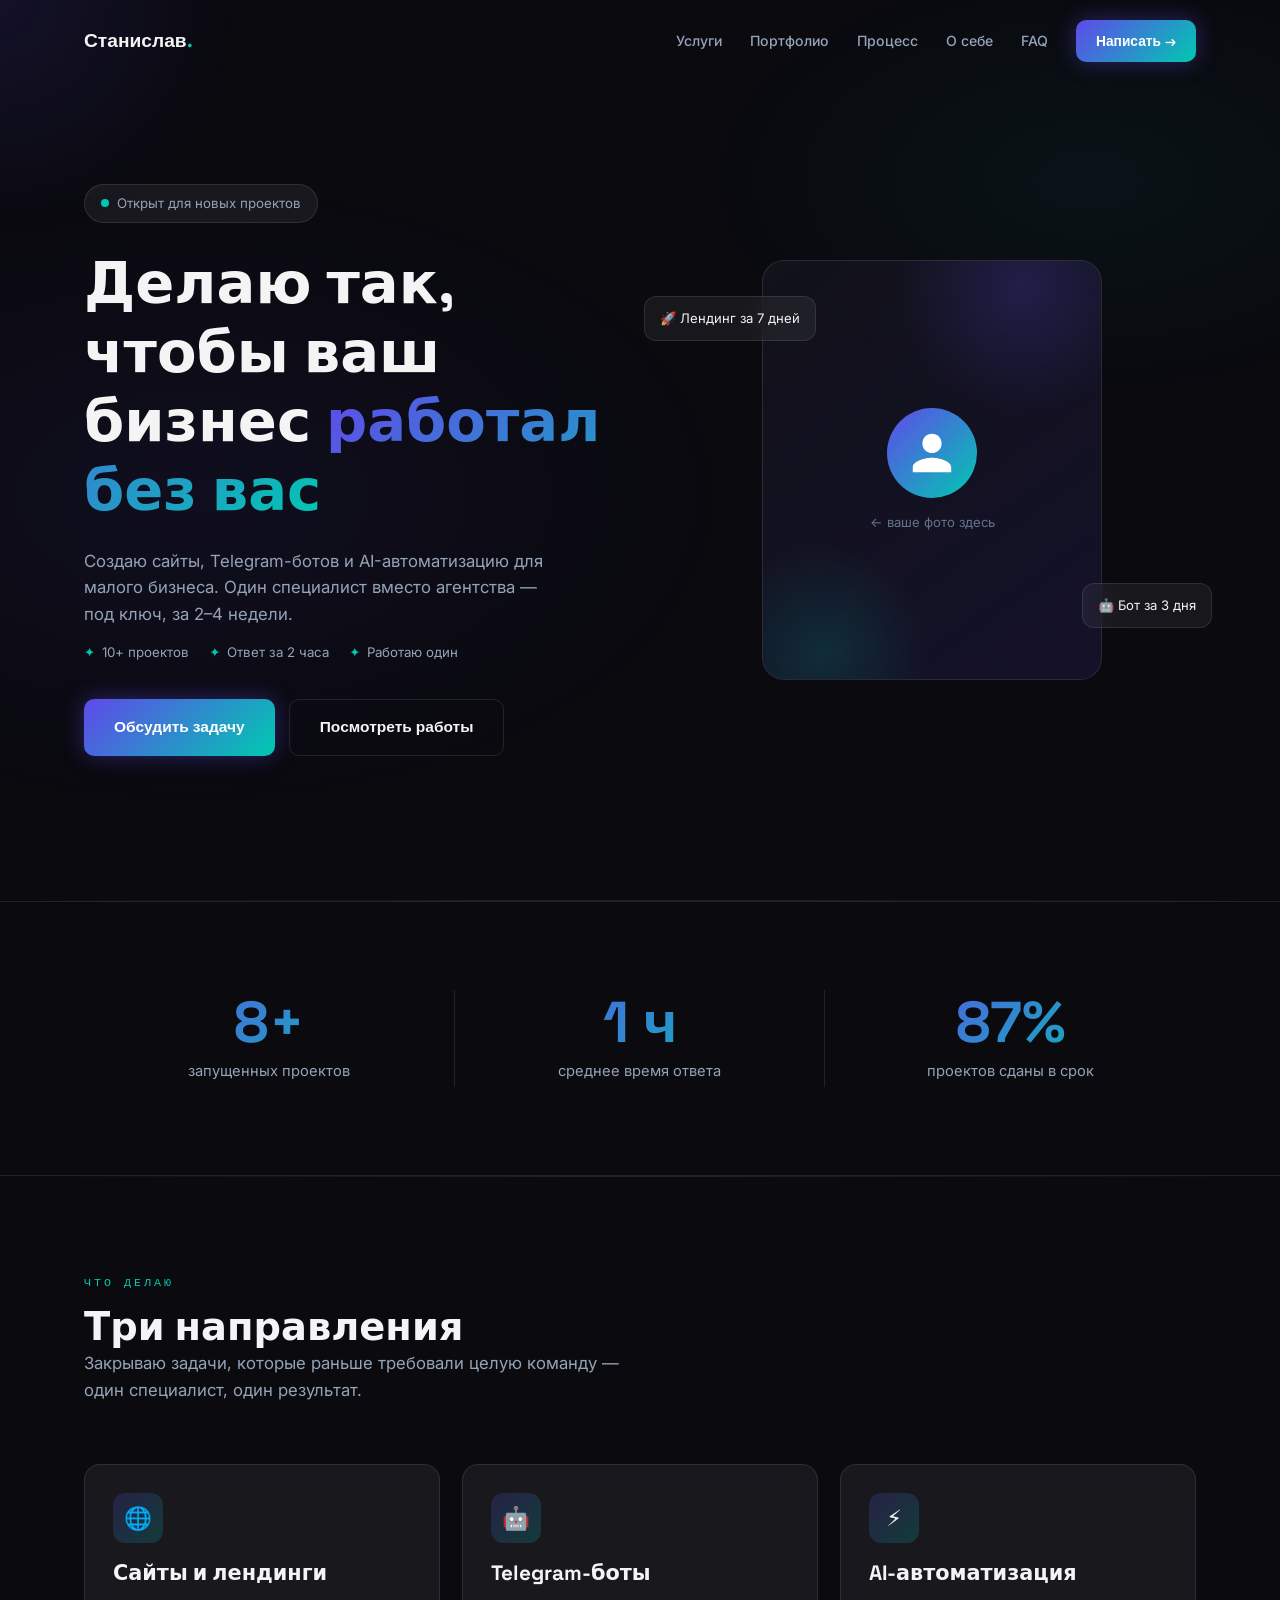
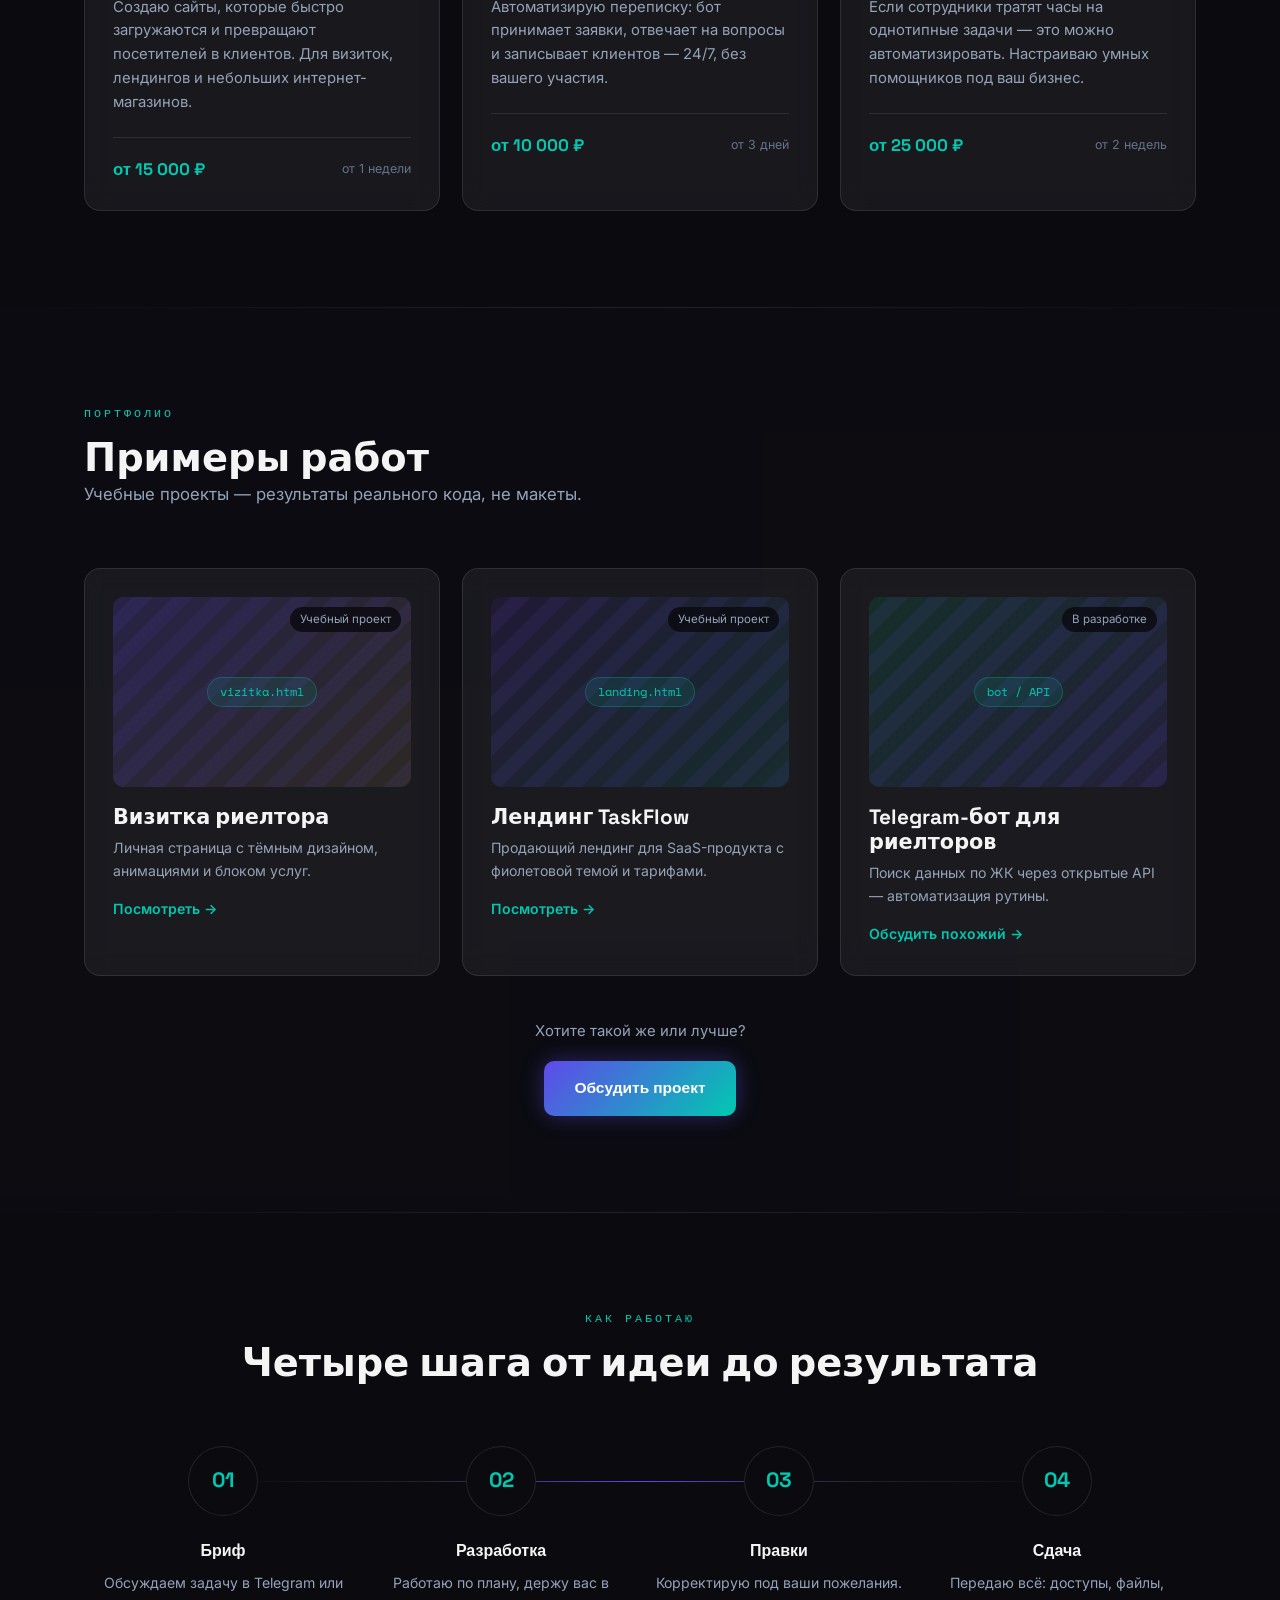
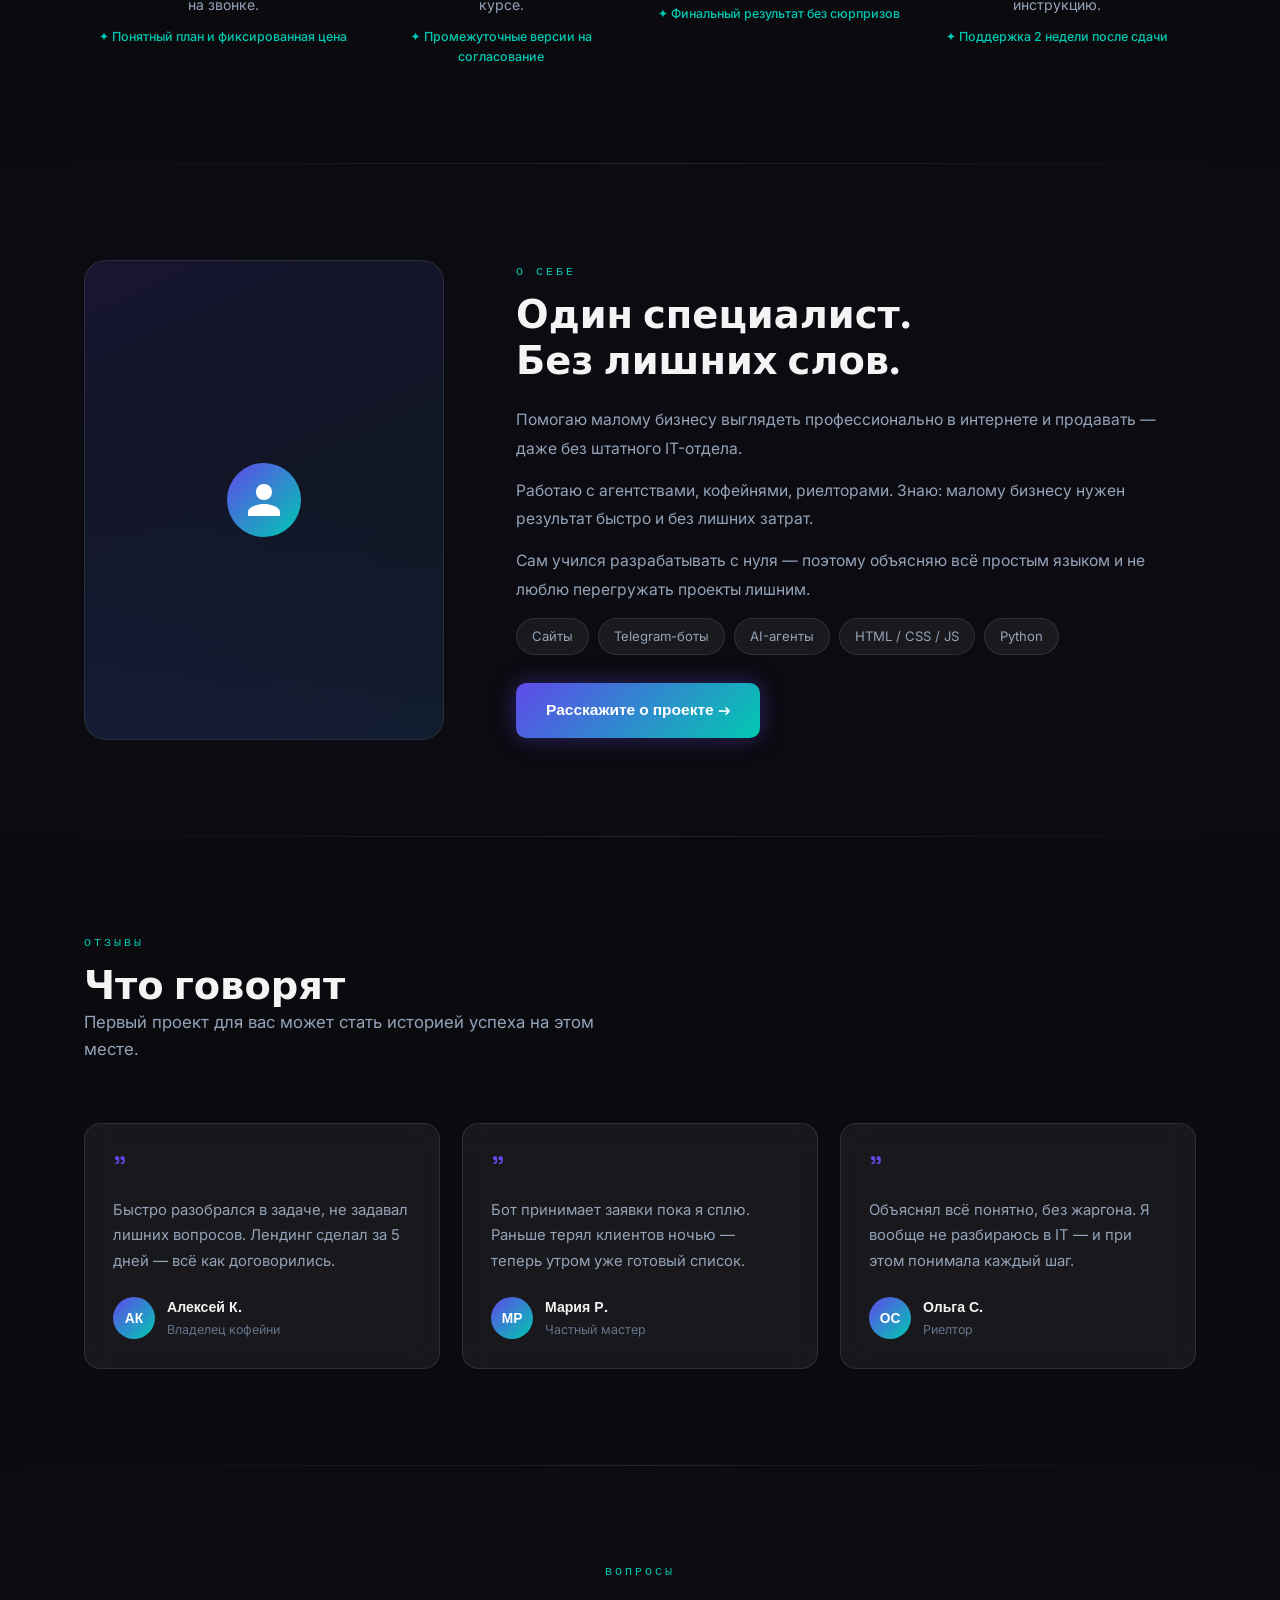
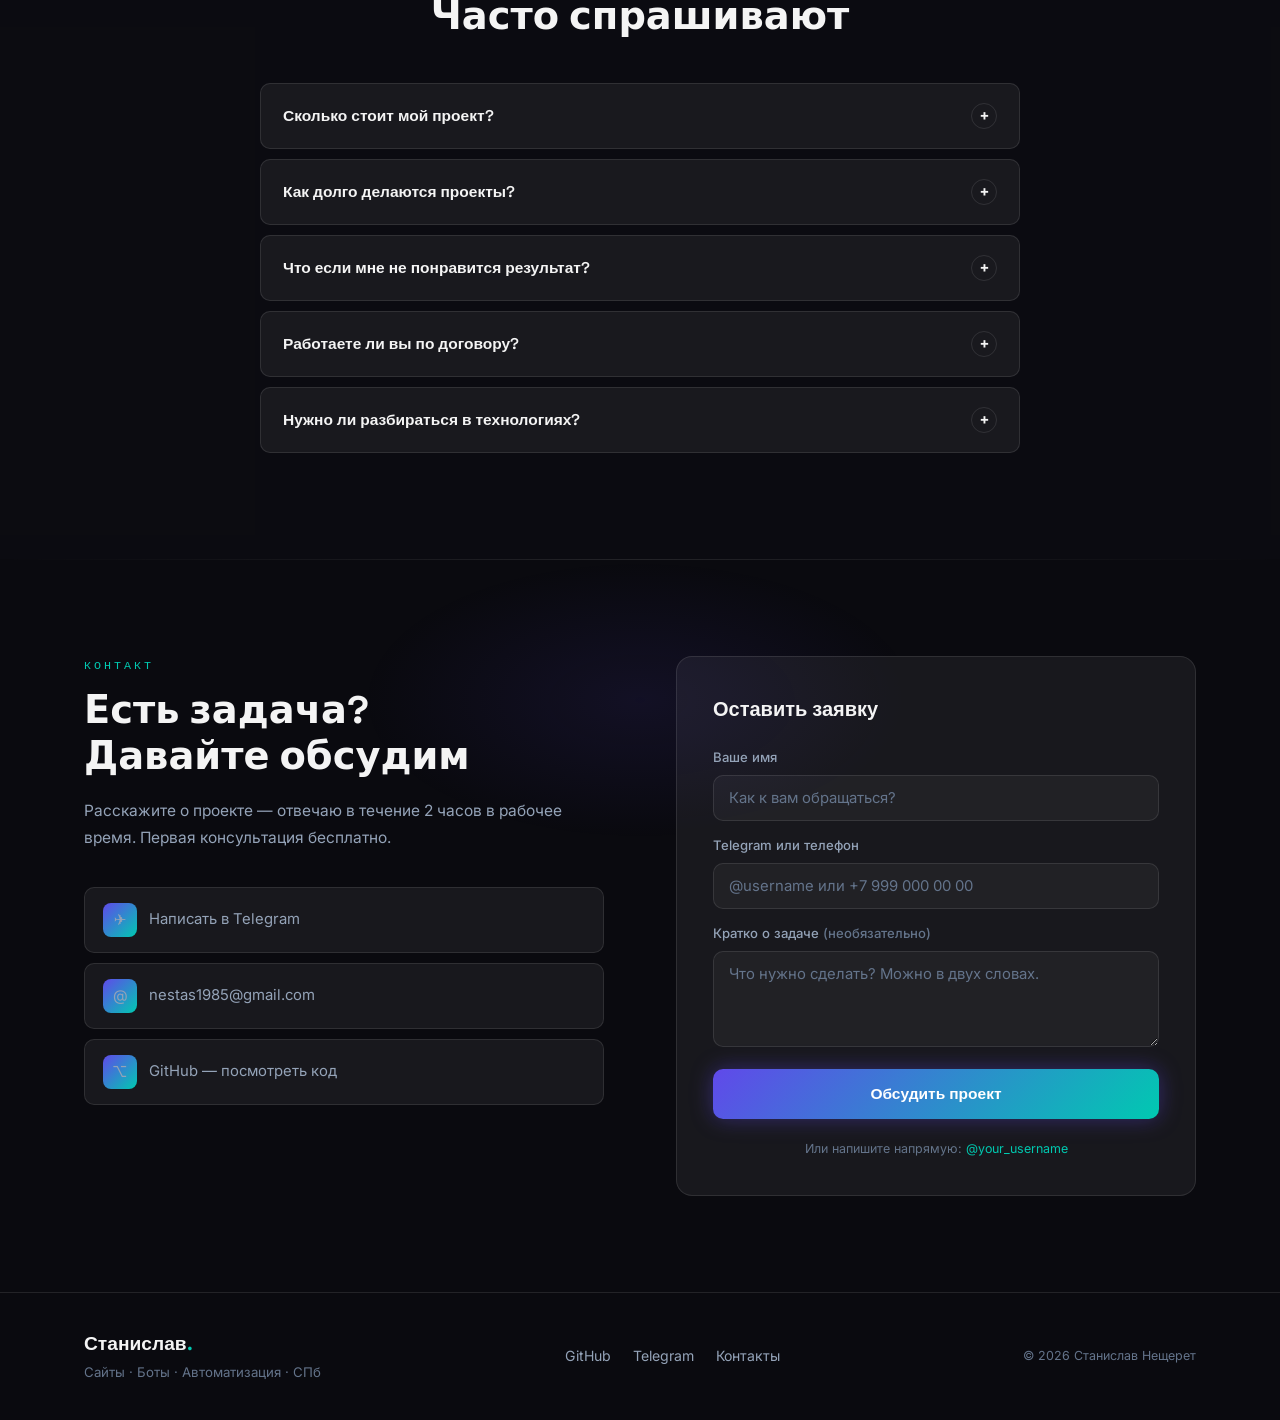
==== landing/index.html @ 1a151e4c "Add portfolio landing page (index.html) Full single-file landing: 10 sections, dark glassmorphism de" ====
<!DOCTYPE html>
<html lang="ru">
<head>
  <meta charset="UTF-8">
  <meta name="viewport" content="width=device-width, initial-scale=1.0">
  <title>Станислав — Сайты, боты и автоматизация для бизнеса</title>
  <meta name="description" content="Создаю сайты, Telegram-ботов и AI-автоматизацию для малого бизнеса. Под ключ, за 2–4 недели.">
  <meta property="og:title" content="Станислав — Цифровой мастер">
  <meta property="og:description" content="Сайты, боты и автоматизация. Один специалист вместо агентства.">
  <meta property="og:type" content="website">
  <link rel="preconnect" href="https://fonts.googleapis.com">
  <link rel="preconnect" href="https://fonts.gstatic.com" crossorigin>
  <link href="https://fonts.googleapis.com/css2?family=Space+Grotesk:wght@400;500;600;700&family=Inter:wght@400;500&family=Space+Mono&display=swap" rel="stylesheet">
  <style>
    /* ── VARIABLES ── */
    :root {
      --bg:       #0A0A0F;
      --bg2:      #12121A;
      --accent:   #6049EA;
      --teal:     #00C9B1;
      --glow:     rgba(96,73,234,.4);
      --glass:    rgba(255,255,255,.06);
      --border:   rgba(255,255,255,.10);
      --text:     #F4F4F4;
      --text2:    #94A3B8;
      --text3:    #64748B;
      --r:        16px;
      --r-sm:     10px;
      --ease:     .2s ease;
      --ease-lg:  .45s ease;
    }

    *, *::before, *::after { margin:0; padding:0; box-sizing:border-box; }
    html { scroll-behavior:smooth; }

    body {
      font-family: 'Inter', system-ui, sans-serif;
      background: var(--bg);
      color: var(--text);
      line-height: 1.6;
      overflow-x: hidden;
    }

    /* static ambient blobs */
    body::before {
      content:'';
      position:fixed; inset:0;
      background:
        radial-gradient(ellipse 60% 50% at 15% 55%, rgba(96,73,234,.07) 0%, transparent 70%),
        radial-gradient(ellipse 50% 40% at 85% 20%, rgba(0,201,177,.05) 0%, transparent 60%);
      pointer-events:none; z-index:0;
    }

    /* cursor glow */
    #cg {
      position:fixed; width:480px; height:480px; border-radius:50%;
      background: radial-gradient(circle, rgba(96,73,234,.12) 0%, transparent 70%);
      pointer-events:none; transform:translate(-50%,-50%);
      transition: left .7s ease, top .7s ease; z-index:0;
    }

    /* ── TYPE ── */
    h1,h2,h3,h4 {
      font-family:'Space Grotesk', system-ui, sans-serif;
      font-weight:700; line-height:1.2;
    }
    h1 { font-size: clamp(2.1rem, 4.5vw, 3.8rem); }
    h2 { font-size: clamp(1.7rem, 3vw, 2.6rem); }
    h3 { font-size: clamp(1rem, 1.8vw, 1.3rem); }
    p  { color: var(--text2); }
    a  { color: var(--teal); text-decoration:none; transition: color var(--ease); }
    a:hover { color: var(--text); }

    /* ── LAYOUT ── */
    .wrap { max-width:1160px; margin:0 auto; padding:0 24px; }
    section { padding:96px 0; position:relative; z-index:1; }
    .tag {
      font-family:'Space Mono', monospace; font-size:.73rem;
      color: var(--teal); text-transform:uppercase; letter-spacing:3px;
      display:block; margin-bottom:12px;
    }
    .sub { font-size:1.05rem; color:var(--text2); max-width:540px; margin-bottom:60px; }
    .divider { height:1px; background: linear-gradient(90deg, transparent, var(--border), transparent); }

    /* ── BUTTONS ── */
    .btn {
      display:inline-flex; align-items:center; gap:8px;
      padding:15px 30px; border-radius:var(--r-sm);
      font-family:'Space Grotesk',sans-serif; font-size:.97rem; font-weight:600;
      cursor:pointer; border:none; text-decoration:none;
      transition: transform var(--ease), box-shadow var(--ease);
    }
    .btn-p {
      background: linear-gradient(135deg, var(--accent), var(--teal));
      color:#fff; box-shadow: 0 0 22px var(--glow);
    }
    .btn-p:hover { transform:scale(1.04) translateY(-2px); box-shadow: 0 0 38px var(--glow), 0 8px 28px rgba(96,73,234,.3); color:#fff; }
    .btn-o {
      background:transparent; color:var(--text);
      border:1px solid var(--border);
    }
    .btn-o:hover { background:var(--glass); color:var(--text); transform:translateY(-2px); }

    /* ── CARD ── */
    .card {
      background:var(--glass); backdrop-filter:blur(12px);
      border:1px solid var(--border); border-radius:var(--r); padding:28px;
      transition: transform var(--ease-lg), box-shadow var(--ease-lg), border-color var(--ease-lg);
    }
    .card:hover { transform:translateY(-6px); box-shadow:0 20px 56px rgba(96,73,234,.14); border-color:rgba(96,73,234,.28); }

    /* ── REVEAL ── */
    .rv { opacity:0; transform:translateY(28px); transition: opacity .6s ease, transform .6s ease; }
    .rv.on { opacity:1; transform:translateY(0); }
    .d1{transition-delay:.1s} .d2{transition-delay:.2s}
    .d3{transition-delay:.3s} .d4{transition-delay:.4s}

    /* ══════════════════════════════
       HEADER
    ══════════════════════════════ */
    header {
      position:fixed; top:0; left:0; right:0; z-index:100;
      padding:20px 0;
      transition: background var(--ease-lg), backdrop-filter var(--ease-lg), padding var(--ease-lg);
    }
    header.sc {
      background:rgba(10,10,15,.92); backdrop-filter:blur(20px);
      border-bottom:1px solid var(--border); padding:13px 0;
    }
    .hd { display:flex; align-items:center; justify-content:space-between; }
    .logo { font-family:'Space Grotesk',sans-serif; font-size:1.2rem; font-weight:700; color:var(--text); }
    .logo span { color:var(--teal); }

    nav { display:flex; align-items:center; gap:28px; }
    nav a { font-size:.88rem; font-weight:500; color:var(--text2); }
    nav a:hover { color:var(--text); }

    /* burger */
    .brg { display:none; flex-direction:column; gap:5px; cursor:pointer; background:none; border:none; padding:4px; }
    .brg span { display:block; width:24px; height:2px; background:var(--text); transition: all .3s; }
    .brg.op span:nth-child(1){ transform:translateY(7px) rotate(45deg); }
    .brg.op span:nth-child(2){ opacity:0; }
    .brg.op span:nth-child(3){ transform:translateY(-7px) rotate(-45deg); }

    /* mobile nav overlay */
    .mnav {
      display:none; position:fixed; inset:0;
      background:rgba(10,10,15,.98); z-index:99;
      flex-direction:column; align-items:center; justify-content:center; gap:36px;
    }
    .mnav.op { display:flex; }
    .mnav a { font-family:'Space Grotesk',sans-serif; font-size:1.8rem; font-weight:700; color:var(--text2); }
    .mnav a:hover, .mnav a.hi { color:var(--teal); }

    /* ══════════════════════════════
       HERO
    ══════════════════════════════ */
    #hero { min-height:100vh; display:flex; align-items:center; padding:120px 0 80px; }
    .hero-g { display:grid; grid-template-columns:1fr 1fr; gap:56px; align-items:center; }

    .hero-pill {
      display:inline-flex; align-items:center; gap:8px;
      padding:8px 16px; background:var(--glass); border:1px solid var(--border);
      border-radius:100px; font-size:.83rem; color:var(--text2); margin-bottom:26px;
    }
    .dot { width:8px; height:8px; border-radius:50%; background:var(--teal); animation:pulse 2s infinite; }
    @keyframes pulse { 0%,100%{opacity:1;transform:scale(1)} 50%{opacity:.5;transform:scale(.8)} }

    .hero-title { margin-bottom:22px; }
    .grad { background:linear-gradient(135deg,var(--accent),var(--teal)); -webkit-background-clip:text; -webkit-text-fill-color:transparent; background-clip:text; }

    .hero-desc { font-size:1.05rem; color:var(--text2); max-width:480px; margin-bottom:14px; }

    .stats { display:flex; gap:20px; flex-wrap:wrap; margin-bottom:36px; }
    .stat { display:flex; align-items:center; gap:7px; font-size:.83rem; color:var(--text2); }
    .stat::before { content:'✦'; color:var(--teal); }

    .hero-btns { display:flex; gap:14px; flex-wrap:wrap; }

    /* photo placeholder */
    .ph {
      width:340px; height:420px; border-radius:22px; margin:0 auto;
      background:linear-gradient(145deg, var(--bg2), rgba(96,73,234,.12));
      border:1px solid var(--border);
      display:flex; flex-direction:column; align-items:center; justify-content:center; gap:14px;
      position:relative; overflow:hidden;
    }
    .ph::before {
      content:''; position:absolute; top:-25%; right:-15%; width:260px; height:260px;
      background:radial-gradient(circle, rgba(96,73,234,.2), transparent 70%); border-radius:50%;
    }
    .ph::after {
      content:''; position:absolute; bottom:-20%; left:-15%; width:220px; height:220px;
      background:radial-gradient(circle, rgba(0,201,177,.15), transparent 70%); border-radius:50%;
    }
    .ava {
      width:90px; height:90px; border-radius:50%;
      background:linear-gradient(135deg,var(--accent),var(--teal));
      display:flex; align-items:center; justify-content:center; z-index:1;
    }
    .ava svg { width:48px; height:48px; fill:#fff; }
    .ph-txt { color:var(--text3); font-size:.82rem; z-index:1; }

    .fl {
      position:absolute; background:var(--glass); backdrop-filter:blur(12px);
      border:1px solid var(--border); border-radius:12px; padding:11px 15px;
      font-size:.82rem; white-space:nowrap;
    }
    .fl.tl { top:36px; left:-24px; }
    .fl.br { bottom:52px; right:-16px; }

    /* ══════════════════════════════
       PROOF
    ══════════════════════════════ */
    #proof { padding:56px 0; border-top:1px solid var(--border); border-bottom:1px solid var(--border); }
    .proof-g { display:grid; grid-template-columns:repeat(3,1fr); }
    .proof-item { text-align:center; padding:36px 20px; position:relative; }
    .proof-item:not(:last-child)::after {
      content:''; position:absolute; right:0; top:20%; height:60%; width:1px; background:var(--border);
    }
    .pn {
      font-family:'Space Grotesk',sans-serif; font-size:clamp(2.4rem,4.5vw,3.8rem); font-weight:700;
      background:linear-gradient(135deg,var(--accent),var(--teal));
      -webkit-background-clip:text; -webkit-text-fill-color:transparent; background-clip:text;
      line-height:1; margin-bottom:8px;
    }
    .pl { font-size:.92rem; color:var(--text2); }

    /* ══════════════════════════════
       SERVICES
    ══════════════════════════════ */
    .svc-g { display:grid; grid-template-columns:repeat(3,1fr); gap:22px; }
    .svc-icon {
      width:50px; height:50px; border-radius:12px;
      background:linear-gradient(135deg,rgba(96,73,234,.2),rgba(0,201,177,.2));
      display:flex; align-items:center; justify-content:center;
      font-size:1.4rem; margin-bottom:18px;
    }
    .svc-card h3 { margin-bottom:10px; }
    .svc-card p  { font-size:.93rem; margin-bottom:22px; }
    .svc-foot {
      display:flex; justify-content:space-between; align-items:center;
      padding-top:18px; border-top:1px solid var(--border);
    }
    .price { font-family:'Space Grotesk',sans-serif; font-weight:700; font-size:1.05rem; color:var(--teal); }
    .dur   { font-size:.78rem; color:var(--text3); }

    /* ══════════════════════════════
       PORTFOLIO
    ══════════════════════════════ */
    #portfolio { background:rgba(18,18,26,.3); }
    .port-g { display:grid; grid-template-columns:repeat(3,1fr); gap:22px; margin-bottom:44px; }
    .port-card { overflow:hidden; cursor:pointer; }
    .port-prev {
      height:190px; border-radius:var(--r-sm); margin-bottom:18px;
      overflow:hidden; position:relative;
    }
    .port-img {
      width:100%; height:100%; display:flex; align-items:center; justify-content:center;
      transition: transform var(--ease-lg); position:relative;
    }
    .port-card:hover .port-img { transform:scale(1.06); }
    .port-img::before {
      content:''; position:absolute; inset:0;
      background: url("data:image/svg+xml,%3Csvg width='40' height='40' viewBox='0 0 40 40' xmlns='http://www.w3.org/2000/svg'%3E%3Cg fill='%236049EA' fill-opacity='0.09'%3E%3Cpath d='M0 40L40 0H20L0 20M40 40V20L20 40'/%3E%3C/g%3E%3C/svg%3E");
    }
    .port-lbl {
      font-family:'Space Mono',monospace; font-size:.72rem; color:var(--teal);
      background:rgba(0,201,177,.1); border:1px solid rgba(0,201,177,.25);
      padding:5px 12px; border-radius:100px; z-index:1; position:relative;
    }
    .port-badge {
      position:absolute; top:10px; right:10px;
      background:rgba(10,10,15,.82); padding:3px 10px; border-radius:100px;
      font-size:.72rem; color:var(--text2); z-index:2;
    }
    .port-card h3 { margin-bottom:7px; }
    .port-card p  { font-size:.88rem; margin-bottom:14px; }
    .port-link {
      font-size:.88rem; font-weight:600; color:var(--teal);
      display:inline-flex; align-items:center; gap:5px;
      transition: gap var(--ease);
    }
    .port-link:hover { gap:10px; color:var(--teal); }
    .port-cta { text-align:center; }
    .port-cta p { margin-bottom:18px; font-size:.93rem; }

    /* ══════════════════════════════
       PROCESS
    ══════════════════════════════ */
    .proc-g { display:grid; grid-template-columns:repeat(4,1fr); gap:0; position:relative; }
    .proc-g::before {
      content:''; position:absolute; top:35px; left:10%; right:10%; height:1px;
      background:linear-gradient(90deg,transparent,var(--border),var(--accent),var(--border),transparent);
    }
    .step { text-align:center; padding:0 14px; }
    .step-n {
      width:70px; height:70px; border-radius:50%;
      background:var(--bg); border:1px solid var(--border);
      display:flex; align-items:center; justify-content:center;
      margin:0 auto 22px;
      font-family:'Space Grotesk',sans-serif; font-size:1.3rem; font-weight:700; color:var(--teal);
      position:relative; z-index:1;
    }
    .step-t { font-family:'Space Grotesk',sans-serif; font-size:1rem; font-weight:600; margin-bottom:8px; }
    .step-d { font-size:.88rem; color:var(--text2); margin-bottom:10px; }
    .step-r { font-size:.78rem; color:var(--teal); font-weight:500; }

    /* ══════════════════════════════
       ABOUT
    ══════════════════════════════ */
    #about { background:rgba(18,18,26,.3); }
    .about-g { display:grid; grid-template-columns:360px 1fr; gap:72px; align-items:center; }
    .about-ph {
      width:100%; aspect-ratio:3/4; border-radius:22px;
      background:linear-gradient(155deg,rgba(96,73,234,.14),rgba(0,201,177,.07));
      border:1px solid var(--border);
      display:flex; align-items:center; justify-content:center; position:relative; overflow:hidden;
    }
    .about-ph::after {
      content:''; position:absolute; bottom:0; left:0; right:0; height:55%;
      background:linear-gradient(to top, rgba(96,73,234,.1),transparent);
    }
    .about-ava {
      width:74px; height:74px; border-radius:50%;
      background:linear-gradient(135deg,var(--accent),var(--teal));
      display:flex; align-items:center; justify-content:center; z-index:1;
    }
    .about-ava svg { width:40px; height:40px; fill:#fff; }

    .at { font-size:.98rem; color:var(--text2); margin-bottom:14px; line-height:1.8; }
    .chips { display:flex; gap:9px; flex-wrap:wrap; margin-bottom:28px; }
    .chip {
      padding:7px 15px; background:var(--glass);
      border:1px solid var(--border); border-radius:100px;
      font-size:.82rem; color:var(--text2);
    }

    /* ══════════════════════════════
       TESTIMONIALS
    ══════════════════════════════ */
    .tst-g { display:grid; grid-template-columns:repeat(3,1fr); gap:22px; }
    .tst-card { display:flex; flex-direction:column; }
    .tst-q { font-size:2rem; color:var(--accent); line-height:1; margin-bottom:14px; font-family:'Space Grotesk',sans-serif; }
    .tst-txt { font-size:.93rem; color:var(--text2); line-height:1.7; margin-bottom:22px; flex:1; }
    .tst-auth { display:flex; align-items:center; gap:12px; }
    .tst-ava {
      width:42px; height:42px; border-radius:50%; flex-shrink:0;
      background:linear-gradient(135deg,var(--accent),var(--teal));
      display:flex; align-items:center; justify-content:center;
      font-family:'Space Grotesk',sans-serif; font-weight:700; font-size:.86rem; color:#fff;
    }
    .tst-name { font-family:'Space Grotesk',sans-serif; font-weight:600; font-size:.88rem; margin-bottom:2px; }
    .tst-role { font-size:.78rem; color:var(--text3); }

    /* ══════════════════════════════
       FAQ
    ══════════════════════════════ */
    #faq { background:rgba(18,18,26,.3); }
    .faq-list { max-width:760px; margin:0 auto; }
    .faq-item {
      border:1px solid var(--border); border-radius:var(--r-sm);
      margin-bottom:10px; overflow:hidden;
      background:var(--glass); transition:border-color var(--ease);
    }
    .faq-item.op { border-color:rgba(96,73,234,.32); }
    .faq-q {
      width:100%; padding:19px 22px;
      display:flex; align-items:center; justify-content:space-between;
      background:none; border:none; color:var(--text);
      font-family:'Space Grotesk',sans-serif; font-size:.97rem; font-weight:600;
      text-align:left; cursor:pointer; gap:14px;
    }
    .faq-ic {
      width:26px; height:26px; border-radius:50%;
      border:1px solid var(--border); display:flex; align-items:center; justify-content:center;
      flex-shrink:0; font-size:1.1rem;
      transition: transform var(--ease), background var(--ease), border-color var(--ease);
    }
    .faq-item.op .faq-ic { transform:rotate(45deg); background:var(--accent); border-color:var(--accent); }
    .faq-a {
      max-height:0; overflow:hidden;
      transition: max-height .35s ease, padding .35s ease;
      padding:0 22px;
    }
    .faq-a.op { max-height:260px; padding:0 22px 18px; }
    .faq-a p { font-size:.93rem; line-height:1.7; }

    /* ══════════════════════════════
       CONTACT
    ══════════════════════════════ */
    #contact { position:relative; }
    #contact::before {
      content:''; position:absolute; top:0; left:50%; transform:translateX(-50%);
      width:560px; height:280px;
      background:radial-gradient(ellipse at center,rgba(96,73,234,.1),transparent 70%);
      pointer-events:none;
    }
    .ct-g { display:grid; grid-template-columns:1fr 1fr; gap:72px; align-items:start; }
    .ct-info p { font-size:.97rem; margin-bottom:36px; line-height:1.75; }
    .ct-chs { display:flex; flex-direction:column; gap:10px; }
    .ch {
      display:flex; align-items:center; gap:12px;
      padding:15px 18px; background:var(--glass); border:1px solid var(--border);
      border-radius:var(--r-sm); color:var(--text2); font-size:.93rem;
      transition: border-color var(--ease), background var(--ease), transform var(--ease), color var(--ease);
    }
    .ch:hover { border-color:rgba(96,73,234,.3); background:rgba(96,73,234,.05); color:var(--text); transform:translateX(4px); }
    .ch-ic {
      width:34px; height:34px; border-radius:8px; flex-shrink:0;
      background:linear-gradient(135deg,var(--accent),var(--teal));
      display:flex; align-items:center; justify-content:center; font-size:.95rem;
    }

    /* form */
    .form-box { background:var(--glass); border:1px solid var(--border); border-radius:var(--r); padding:36px; }
    .form-ttl { font-family:'Space Grotesk',sans-serif; font-size:1.25rem; font-weight:700; margin-bottom:22px; }
    .fg { margin-bottom:14px; }
    .fg label { display:block; font-size:.82rem; color:var(--text2); font-weight:500; margin-bottom:7px; }
    .fg input, .fg textarea {
      width:100%; padding:13px 15px;
      background:rgba(255,255,255,.04); border:1px solid var(--border);
      border-radius:var(--r-sm); color:var(--text);
      font-family:'Inter',sans-serif; font-size:.93rem;
      transition: border-color var(--ease), background var(--ease); outline:none;
    }
    .fg input:focus, .fg textarea:focus { border-color:var(--accent); background:rgba(96,73,234,.05); }
    .fg textarea { resize:vertical; min-height:96px; }
    .fg input::placeholder, .fg textarea::placeholder { color:var(--text3); }
    .form-hint { font-size:.78rem; color:var(--text3); margin-top:10px; text-align:center; }
    .btn-full { width:100%; justify-content:center; margin-bottom:10px; }

    /* ══════════════════════════════
       FOOTER
    ══════════════════════════════ */
    footer { padding:36px 0; border-top:1px solid var(--border); }
    .ft { display:flex; align-items:center; justify-content:space-between; flex-wrap:wrap; gap:20px; }
    .ft-tag { font-size:.83rem; color:var(--text3); margin-top:3px; }
    .ft-links { display:flex; gap:22px; }
    .ft-links a { font-size:.88rem; color:var(--text2); }
    .ft-links a:hover { color:var(--text); }
    .ft-copy { font-size:.78rem; color:var(--text3); }

    /* ══════════════════════════════
       MOBILE STICKY CTA
    ══════════════════════════════ */
    .mob-cta {
      display:none; position:fixed; bottom:0; left:0; right:0;
      padding:13px 20px; text-align:center;
      background:linear-gradient(135deg,var(--accent),var(--teal));
      color:#fff; font-family:'Space Grotesk',sans-serif; font-size:.97rem; font-weight:600;
      box-shadow: 0 -4px 20px var(--glow); z-index:50;
    }
    .mob-cta:hover { color:#fff; }

    /* ══════════════════════════════
       RESPONSIVE
    ══════════════════════════════ */
    @media(max-width:1024px){
      .svc-g, .port-g, .tst-g { grid-template-columns:repeat(2,1fr); }
      .proc-g { grid-template-columns:repeat(2,1fr); gap:36px; }
      .proc-g::before { display:none; }
      .about-g { grid-template-columns:260px 1fr; gap:44px; }
      .ct-g { grid-template-columns:1fr; gap:44px; }
    }
    @media(max-width:768px){
      section { padding:68px 0; }
      .hero-g { grid-template-columns:1fr; text-align:center; }
      .hero-desc { margin:0 auto 14px; }
      .stats { justify-content:center; }
      .hero-btns { justify-content:center; }
      .hero-visual { order:-1; }
      .ph { width:240px; height:290px; }
      .fl { display:none; }
      .proof-g { grid-template-columns:1fr; }
      .proof-item:not(:last-child)::after { right:auto; bottom:0; top:auto; left:20%; width:60%; height:1px; }
      .svc-g, .port-g, .tst-g, .proc-g { grid-template-columns:1fr; }
      .about-g { grid-template-columns:1fr; }
      .about-ph { max-width:240px; margin:0 auto; }
      nav { display:none; }
      .brg { display:flex; }
      .mob-cta { display:block; }
      footer { padding-bottom:72px; }
      .ft { flex-direction:column; align-items:flex-start; }
    }
    @media(max-width:480px){
      h1 { font-size:1.95rem; }
      .wrap { padding:0 16px; }
      .card { padding:22px; }
      .form-box { padding:24px 18px; }
      .hero-btns { flex-direction:column; width:100%; }
      .hero-btns .btn { width:100%; justify-content:center; }
    }
  </style>
</head>
<body>

<div id="cg"></div>

<!-- ══ HEADER ══ -->
<header id="hdr">
  <div class="wrap">
    <div class="hd">
      <a href="#hero" class="logo">Станислав<span>.</span></a>
      <nav>
        <a href="#services">Услуги</a>
        <a href="#portfolio">Портфолио</a>
        <a href="#process">Процесс</a>
        <a href="#about">О себе</a>
        <a href="#faq">FAQ</a>
        <a href="#contact" class="btn btn-p" style="padding:10px 20px;font-size:.86rem">Написать →</a>
      </nav>
      <button class="brg" id="brg" aria-label="Меню">
        <span></span><span></span><span></span>
      </button>
    </div>
  </div>
</header>

<div class="mnav" id="mnav">
  <a href="#services">Услуги</a>
  <a href="#portfolio">Портфолио</a>
  <a href="#process">Процесс</a>
  <a href="#about">О себе</a>
  <a href="#faq">FAQ</a>
  <a href="#contact" class="hi">Написать →</a>
</div>

<!-- ══ HERO ══ -->
<section id="hero">
  <div class="wrap">
    <div class="hero-g">
      <div>
        <div class="hero-pill rv">
          <span class="dot"></span> Открыт для новых проектов
        </div>
        <h1 class="hero-title rv d1">
          Делаю так, чтобы ваш бизнес
          <span class="grad"> работал без вас</span>
        </h1>
        <p class="hero-desc rv d2">
          Создаю сайты, Telegram-ботов и AI-автоматизацию для малого бизнеса. Один специалист вместо агентства — под ключ, за 2–4 недели.
        </p>
        <div class="stats rv d2">
          <span class="stat">10+ проектов</span>
          <span class="stat">Ответ за 2 часа</span>
          <span class="stat">Работаю один</span>
        </div>
        <div class="hero-btns rv d3">
          <a href="#contact" class="btn btn-p">Обсудить задачу</a>
          <a href="#portfolio" class="btn btn-o">Посмотреть работы</a>
        </div>
      </div>

      <div class="hero-visual rv d2" style="position:relative;display:flex;justify-content:center">
        <div class="ph">
          <div class="ava">
            <svg viewBox="0 0 24 24"><path d="M12 12c2.7 0 4.8-2.1 4.8-4.8S14.7 2.4 12 2.4 7.2 4.5 7.2 7.2 9.3 12 12 12zm0 2.4c-3.2 0-9.6 1.6-9.6 4.8v2.4h19.2v-2.4c0-3.2-6.4-4.8-9.6-4.8z"/></svg>
          </div>
          <span class="ph-txt">← ваше фото здесь</span>
        </div>
        <div class="fl tl">🚀 Лендинг за 7 дней</div>
        <div class="fl br">🤖 Бот за 3 дня</div>
      </div>
    </div>
  </div>
</section>

<div class="divider"></div>

<!-- ══ PROOF ══ -->
<section id="proof">
  <div class="wrap">
    <div class="proof-g">
      <div class="proof-item rv">
        <div class="pn" data-target="10" data-suffix="+">0</div>
        <div class="pl">запущенных проектов</div>
      </div>
      <div class="proof-item rv d2">
        <div class="pn" data-target="2" data-suffix=" ч">0</div>
        <div class="pl">среднее время ответа</div>
      </div>
      <div class="proof-item rv d3">
        <div class="pn" data-target="100" data-suffix="%">0</div>
        <div class="pl">проектов сданы в срок</div>
      </div>
    </div>
  </div>
</section>

<div class="divider"></div>

<!-- ══ SERVICES ══ -->
<section id="services">
  <div class="wrap">
    <span class="tag rv">Что делаю</span>
    <h2 class="rv">Три направления</h2>
    <p class="sub rv">Закрываю задачи, которые раньше требовали целую команду — один специалист, один результат.</p>
    <div class="svc-g">
      <div class="card svc-card rv d1">
        <div class="svc-icon">🌐</div>
        <h3>Сайты и лендинги</h3>
        <p>Создаю сайты, которые быстро загружаются и превращают посетителей в клиентов. Для визиток, лендингов и небольших интернет-магазинов.</p>
        <div class="svc-foot">
          <span class="price">от 15 000 ₽</span>
          <span class="dur">от 1 недели</span>
        </div>
      </div>
      <div class="card svc-card rv d2">
        <div class="svc-icon">🤖</div>
        <h3>Telegram-боты</h3>
        <p>Автоматизирую переписку: бот принимает заявки, отвечает на вопросы и записывает клиентов — 24/7, без вашего участия.</p>
        <div class="svc-foot">
          <span class="price">от 10 000 ₽</span>
          <span class="dur">от 3 дней</span>
        </div>
      </div>
      <div class="card svc-card rv d3">
        <div class="svc-icon">⚡</div>
        <h3>AI-автоматизация</h3>
        <p>Если сотрудники тратят часы на однотипные задачи — это можно автоматизировать. Настраиваю умных помощников под ваш бизнес.</p>
        <div class="svc-foot">
          <span class="price">от 25 000 ₽</span>
          <span class="dur">от 2 недель</span>
        </div>
      </div>
    </div>
  </div>
</section>

<div class="divider"></div>

<!-- ══ PORTFOLIO ══ -->
<section id="portfolio">
  <div class="wrap">
    <span class="tag rv">Портфолио</span>
    <h2 class="rv">Примеры работ</h2>
    <p class="sub rv">Учебные проекты — результаты реального кода, не макеты.</p>
    <div class="port-g">
      <div class="card port-card rv d1">
        <div class="port-prev">
          <div class="port-img" style="background:linear-gradient(135deg,rgba(96,73,234,.2),rgba(180,150,80,.12))">
            <span class="port-lbl">vizitka.html</span>
          </div>
          <span class="port-badge">Учебный проект</span>
        </div>
        <h3>Визитка риелтора</h3>
        <p>Личная страница с тёмным дизайном, анимациями и блоком услуг.</p>
        <a href="../vizitka.html" target="_blank" class="port-link">Посмотреть →</a>
      </div>
      <div class="card port-card rv d2">
        <div class="port-prev">
          <div class="port-img" style="background:linear-gradient(135deg,rgba(60,30,120,.25),rgba(0,201,177,.1))">
            <span class="port-lbl">landing.html</span>
          </div>
          <span class="port-badge">Учебный проект</span>
        </div>
        <h3>Лендинг TaskFlow</h3>
        <p>Продающий лендинг для SaaS-продукта с фиолетовой темой и тарифами.</p>
        <a href="../landing.html" target="_blank" class="port-link">Посмотреть →</a>
      </div>
      <div class="card port-card rv d3">
        <div class="port-prev">
          <div class="port-img" style="background:linear-gradient(135deg,rgba(0,140,90,.18),rgba(96,73,234,.14))">
            <span class="port-lbl">bot / API</span>
          </div>
          <span class="port-badge">В разработке</span>
        </div>
        <h3>Telegram-бот для риелторов</h3>
        <p>Поиск данных по ЖК через открытые API — автоматизация рутины.</p>
        <a href="#contact" class="port-link">Обсудить похожий →</a>
      </div>
    </div>
    <div class="port-cta rv">
      <p>Хотите такой же или лучше?</p>
      <a href="#contact" class="btn btn-p">Обсудить проект</a>
    </div>
  </div>
</section>

<div class="divider"></div>

<!-- ══ PROCESS ══ -->
<section id="process">
  <div class="wrap">
    <span class="tag rv" style="text-align:center;display:block">Как работаю</span>
    <h2 class="rv" style="text-align:center;margin-bottom:60px">Четыре шага от идеи до результата</h2>
    <div class="proc-g">
      <div class="step rv d1">
        <div class="step-n">01</div>
        <div class="step-t">Бриф</div>
        <div class="step-d">Обсуждаем задачу в Telegram или на звонке.</div>
        <div class="step-r">✦ Понятный план и фиксированная цена</div>
      </div>
      <div class="step rv d2">
        <div class="step-n">02</div>
        <div class="step-t">Разработка</div>
        <div class="step-d">Работаю по плану, держу вас в курсе.</div>
        <div class="step-r">✦ Промежуточные версии на согласование</div>
      </div>
      <div class="step rv d3">
        <div class="step-n">03</div>
        <div class="step-t">Правки</div>
        <div class="step-d">Корректирую под ваши пожелания.</div>
        <div class="step-r">✦ Финальный результат без сюрпризов</div>
      </div>
      <div class="step rv d4">
        <div class="step-n">04</div>
        <div class="step-t">Сдача</div>
        <div class="step-d">Передаю всё: доступы, файлы, инструкцию.</div>
        <div class="step-r">✦ Поддержка 2 недели после сдачи</div>
      </div>
    </div>
  </div>
</section>

<div class="divider"></div>

<!-- ══ ABOUT ══ -->
<section id="about">
  <div class="wrap">
    <div class="about-g">
      <div class="about-ph rv">
        <div class="about-ava">
          <svg viewBox="0 0 24 24"><path d="M12 12c2.7 0 4.8-2.1 4.8-4.8S14.7 2.4 12 2.4 7.2 4.5 7.2 7.2 9.3 12 12 12zm0 2.4c-3.2 0-9.6 1.6-9.6 4.8v2.4h19.2v-2.4c0-3.2-6.4-4.8-9.6-4.8z"/></svg>
        </div>
      </div>
      <div>
        <span class="tag rv">О себе</span>
        <h2 class="rv" style="margin-bottom:22px">Один специалист.<br>Без лишних слов.</h2>
        <p class="at rv">Помогаю малому бизнесу выглядеть профессионально в интернете и продавать — даже без штатного IT-отдела.</p>
        <p class="at rv">Работаю с агентствами, кофейнями, риелторами. Знаю: малому бизнесу нужен результат быстро и без лишних затрат.</p>
        <p class="at rv">Сам учился разрабатывать с нуля — поэтому объясняю всё простым языком и не люблю перегружать проекты лишним.</p>
        <div class="chips rv">
          <span class="chip">Сайты</span>
          <span class="chip">Telegram-боты</span>
          <span class="chip">AI-агенты</span>
          <span class="chip">HTML / CSS / JS</span>
          <span class="chip">Python</span>
        </div>
        <a href="#contact" class="btn btn-p rv">Расскажите о проекте →</a>
      </div>
    </div>
  </div>
</section>

<div class="divider"></div>

<!-- ══ TESTIMONIALS ══ -->
<section id="testimonials">
  <div class="wrap">
    <span class="tag rv">Отзывы</span>
    <h2 class="rv">Что говорят</h2>
    <p class="sub rv">Первый проект для вас может стать историей успеха на этом месте.</p>
    <div class="tst-g">
      <div class="card tst-card rv d1">
        <div class="tst-q">"</div>
        <p class="tst-txt">Быстро разобрался в задаче, не задавал лишних вопросов. Лендинг сделал за 5 дней — всё как договорились.</p>
        <div class="tst-auth">
          <div class="tst-ava">АК</div>
          <div>
            <div class="tst-name">Алексей К.</div>
            <div class="tst-role">Владелец кофейни</div>
          </div>
        </div>
      </div>
      <div class="card tst-card rv d2">
        <div class="tst-q">"</div>
        <p class="tst-txt">Бот принимает заявки пока я сплю. Раньше терял клиентов ночью — теперь утром уже готовый список.</p>
        <div class="tst-auth">
          <div class="tst-ava">МР</div>
          <div>
            <div class="tst-name">Мария Р.</div>
            <div class="tst-role">Частный мастер</div>
          </div>
        </div>
      </div>
      <div class="card tst-card rv d3">
        <div class="tst-q">"</div>
        <p class="tst-txt">Объяснял всё понятно, без жаргона. Я вообще не разбираюсь в IT — и при этом понимала каждый шаг.</p>
        <div class="tst-auth">
          <div class="tst-ava">ОС</div>
          <div>
            <div class="tst-name">Ольга С.</div>
            <div class="tst-role">Риелтор</div>
          </div>
        </div>
      </div>
    </div>
  </div>
</section>

<div class="divider"></div>

<!-- ══ FAQ ══ -->
<section id="faq">
  <div class="wrap">
    <span class="tag rv" style="text-align:center;display:block">Вопросы</span>
    <h2 class="rv" style="text-align:center;margin-bottom:44px">Часто спрашивают</h2>
    <div class="faq-list">
      <div class="faq-item rv">
        <button class="faq-q">Сколько стоит мой проект? <span class="faq-ic">+</span></button>
        <div class="faq-a"><p>Зависит от задачи. Лендинг — от 15 000₽, Telegram-бот — от 10 000₽, AI-автоматизация — от 25 000₽. Точную цену называю после короткого разговора. Напишите в Telegram — разберёмся за 15 минут.</p></div>
      </div>
      <div class="faq-item rv d1">
        <button class="faq-q">Как долго делаются проекты? <span class="faq-ic">+</span></button>
        <div class="faq-a"><p>Лендинг — от 1 недели, бот — от 3 дней, автоматизация — от 2 недель. Сроки обсуждаем до старта и фиксируем. Если нужно срочно — скажите, найдём решение.</p></div>
      </div>
      <div class="faq-item rv d2">
        <button class="faq-q">Что если мне не понравится результат? <span class="faq-ic">+</span></button>
        <div class="faq-a"><p>Делаю правки до вашего одобрения — это входит в стоимость. Количество раундов правок обсуждаем на старте. Сюрпризов не будет.</p></div>
      </div>
      <div class="faq-item rv d3">
        <button class="faq-q">Работаете ли вы по договору? <span class="faq-ic">+</span></button>
        <div class="faq-a"><p>Да, заключаем договор на оказание услуг. Это защищает обе стороны и даёт уверенность в результате.</p></div>
      </div>
      <div class="faq-item rv d4">
        <button class="faq-q">Нужно ли разбираться в технологиях? <span class="faq-ic">+</span></button>
        <div class="faq-a"><p>Нет. Объясняю всё простым языком без аббревиатур. Ваша задача — описать, что нужно и для кого. Остальное на мне.</p></div>
      </div>
    </div>
  </div>
</section>

<div class="divider"></div>

<!-- ══ CONTACT ══ -->
<section id="contact">
  <div class="wrap">
    <div class="ct-g">
      <div class="ct-info">
        <span class="tag rv">Контакт</span>
        <h2 class="rv" style="margin-bottom:18px">Есть задача?<br>Давайте обсудим</h2>
        <p class="rv">Расскажите о проекте — отвечаю в течение 2 часов в рабочее время. Первая консультация бесплатно.</p>
        <div class="ct-chs">
          <a href="https://t.me/your_username" class="ch rv d1" target="_blank">
            <span class="ch-ic">✈</span> Написать в Telegram
          </a>
          <a href="mailto:nestas1985@gmail.com" class="ch rv d2">
            <span class="ch-ic">@</span> nestas1985@gmail.com
          </a>
          <a href="https://github.com/nestas1985" class="ch rv d3" target="_blank">
            <span class="ch-ic">⌥</span> GitHub — посмотреть код
          </a>
        </div>
      </div>

      <div class="form-box rv">
        <div class="form-ttl">Оставить заявку</div>
        <form id="cf" action="https://formsubmit.co/nestas1985@gmail.com" method="POST">
          <input type="hidden" name="_subject" value="Новая заявка с сайта">
          <input type="hidden" name="_captcha" value="false">
          <div class="fg">
            <label for="nm">Ваше имя</label>
            <input type="text" id="nm" name="name" placeholder="Как к вам обращаться?" required>
          </div>
          <div class="fg">
            <label for="ct">Telegram или телефон</label>
            <input type="text" id="ct" name="contact" placeholder="@username или +7 999 000 00 00" required>
          </div>
          <div class="fg">
            <label for="msg">Кратко о задаче <span style="color:var(--text3)">(необязательно)</span></label>
            <textarea id="msg" name="message" placeholder="Что нужно сделать? Можно в двух словах."></textarea>
          </div>
          <button type="submit" class="btn btn-p btn-full">Обсудить проект</button>
          <p class="form-hint">Или напишите напрямую: <a href="https://t.me/your_username" target="_blank">@your_username</a></p>
        </form>
      </div>
    </div>
  </div>
</section>

<!-- ══ FOOTER ══ -->
<footer>
  <div class="wrap">
    <div class="ft">
      <div>
        <a href="#hero" class="logo">Станислав<span>.</span></a>
        <div class="ft-tag">Сайты · Боты · Автоматизация · СПб</div>
      </div>
      <div class="ft-links">
        <a href="https://github.com/nestas1985" target="_blank">GitHub</a>
        <a href="https://t.me/your_username" target="_blank">Telegram</a>
        <a href="#contact">Контакты</a>
      </div>
      <div class="ft-copy">© 2026 Станислав Нещерет</div>
    </div>
  </div>
</footer>

<!-- Mobile sticky CTA -->
<a href="https://t.me/your_username" class="mob-cta" target="_blank">Написать в Telegram →</a>

<script>
  // ── CURSOR GLOW ──
  const cg = document.getElementById('cg');
  if (!window.matchMedia('(hover:none)').matches) {
    document.addEventListener('mousemove', e => {
      cg.style.left = e.clientX + 'px';
      cg.style.top  = e.clientY + 'px';
    });
  } else { cg.style.display = 'none'; }

  // ── STICKY HEADER ──
  const hdr = document.getElementById('hdr');
  window.addEventListener('scroll', () => hdr.classList.toggle('sc', scrollY > 50));

  // ── BURGER MENU ──
  const brg  = document.getElementById('brg');
  const mnav = document.getElementById('mnav');
  brg.addEventListener('click', () => {
    brg.classList.toggle('op');
    mnav.classList.toggle('op');
    document.body.style.overflow = mnav.classList.contains('op') ? 'hidden' : '';
  });
  mnav.querySelectorAll('a').forEach(a => a.addEventListener('click', () => {
    brg.classList.remove('op'); mnav.classList.remove('op');
    document.body.style.overflow = '';
  }));

  // ── SCROLL REVEAL ──
  const ro = new IntersectionObserver(entries => {
    entries.forEach(e => { if (e.isIntersecting) { e.target.classList.add('on'); ro.unobserve(e.target); } });
  }, { threshold: 0.1, rootMargin: '0px 0px -36px 0px' });
  document.querySelectorAll('.rv').forEach(el => ro.observe(el));

  // ── COUNTERS ──
  const co = new IntersectionObserver(entries => {
    entries.forEach(e => { if (e.isIntersecting) { runCounter(e.target); co.unobserve(e.target); } });
  }, { threshold: 0.5 });
  document.querySelectorAll('[data-target]').forEach(el => co.observe(el));

  function runCounter(el) {
    const end = +el.dataset.target, sfx = el.dataset.suffix || '';
    const dur = 1600, tick = end / (dur / 16);
    let n = 0;
    const t = setInterval(() => {
      n = Math.min(n + tick, end);
      el.textContent = Math.floor(n) + sfx;
      if (n >= end) clearInterval(t);
    }, 16);
  }

  // ── FAQ ──
  document.querySelectorAll('.faq-q').forEach(btn => {
    btn.addEventListener('click', () => {
      const item = btn.closest('.faq-item');
      const ans  = item.querySelector('.faq-a');
      const open = item.classList.contains('op');
      document.querySelectorAll('.faq-item').forEach(i => {
        i.classList.remove('op');
        i.querySelector('.faq-a').classList.remove('op');
      });
      if (!open) { item.classList.add('op'); ans.classList.add('op'); }
    });
  });

  // ── FORM ──
  document.getElementById('cf').addEventListener('submit', function() {
    const b = this.querySelector('button[type=submit]');
    b.textContent = 'Отправляю…'; b.disabled = true;
  });

  // ── SMOOTH SCROLL ──
  document.querySelectorAll('a[href^="#"]').forEach(a => {
    a.addEventListener('click', e => {
      const t = document.querySelector(a.getAttribute('href'));
      if (t) { e.preventDefault(); t.scrollIntoView({ behavior:'smooth' }); }
    });
  });
</script>
</body>
</html>
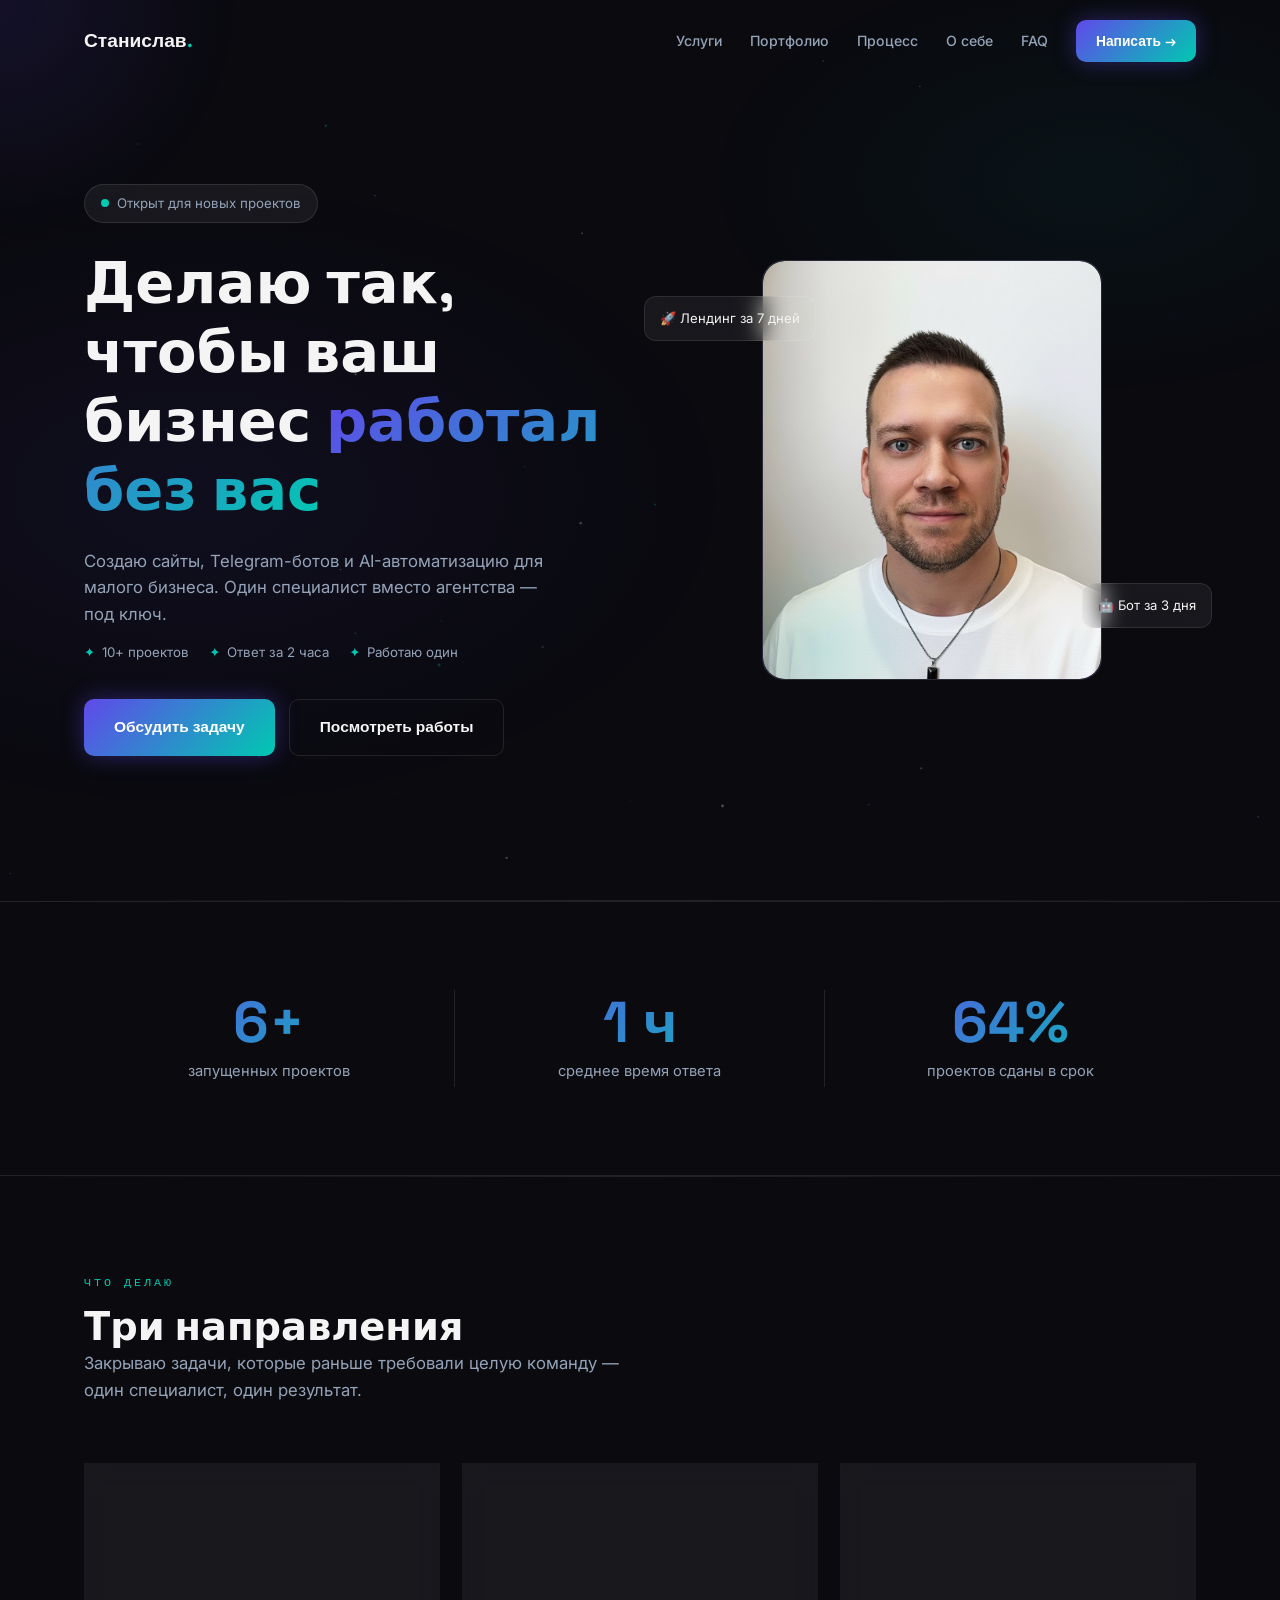
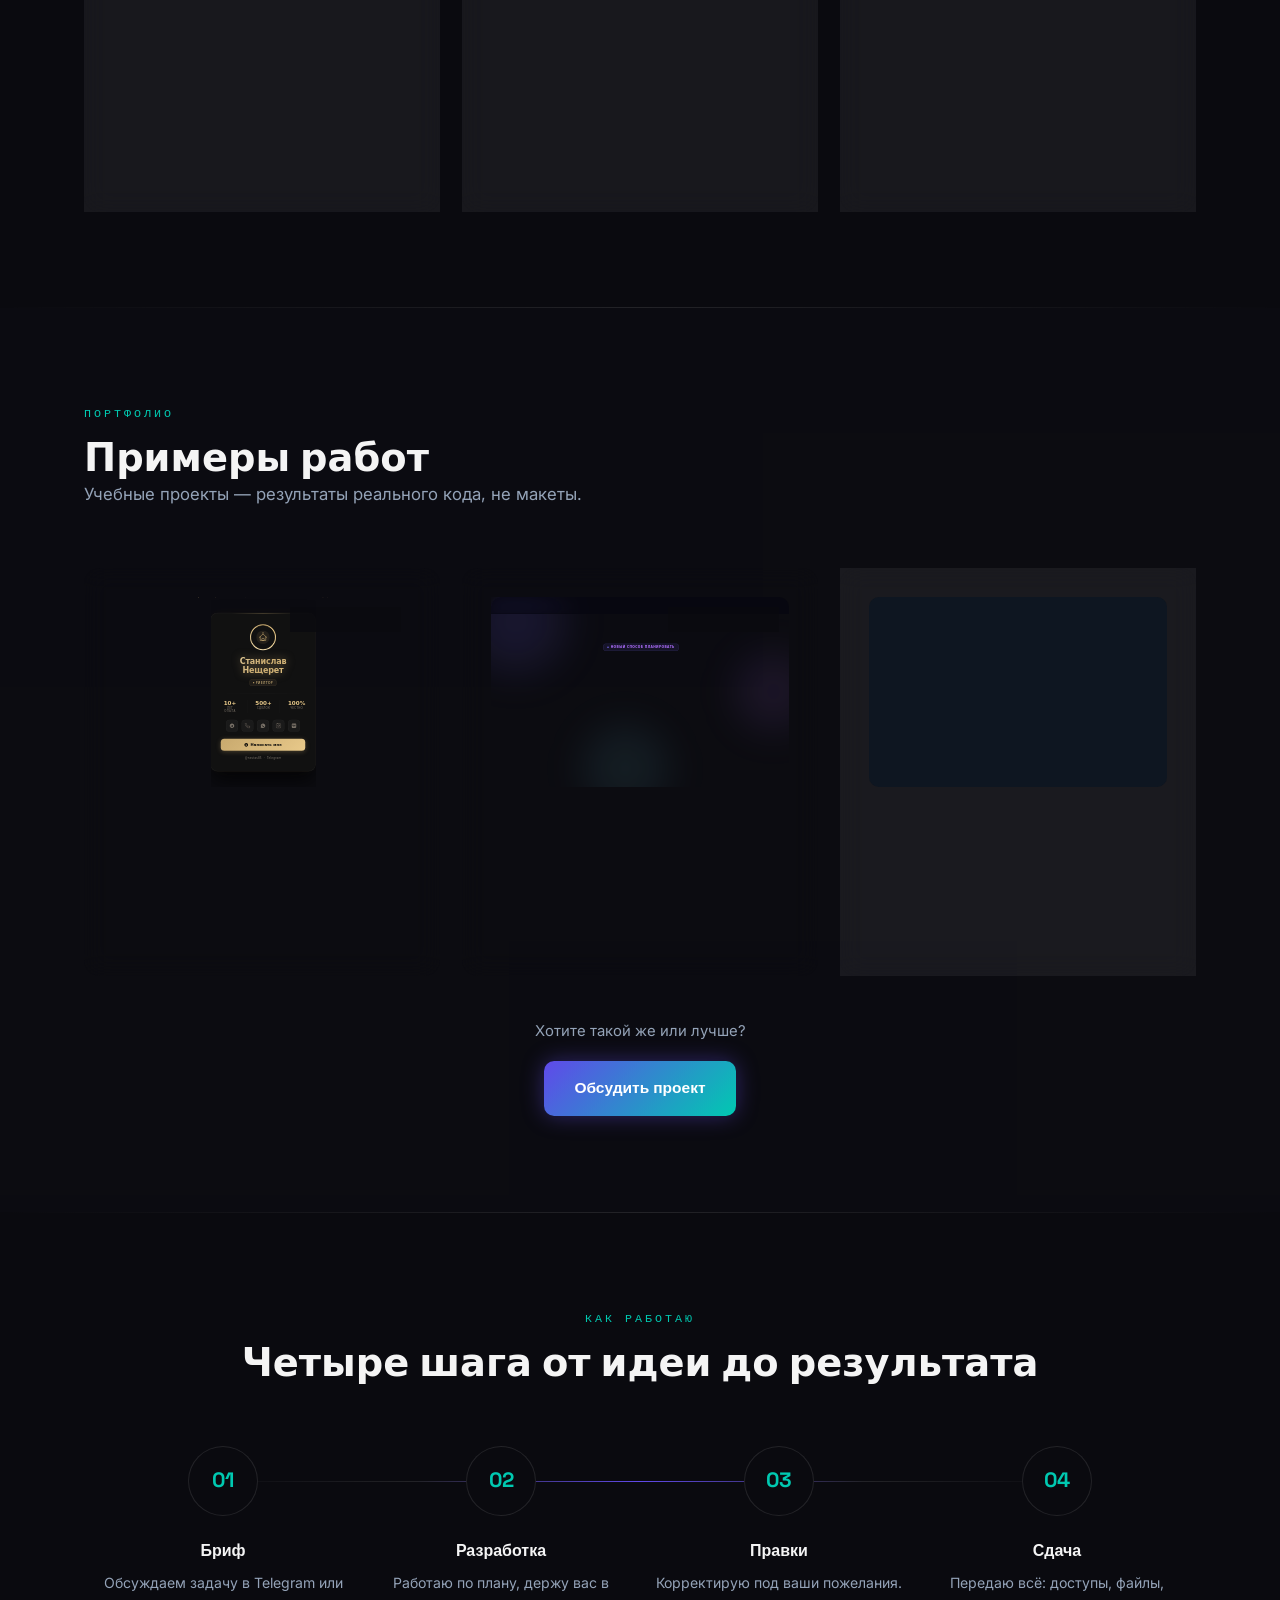
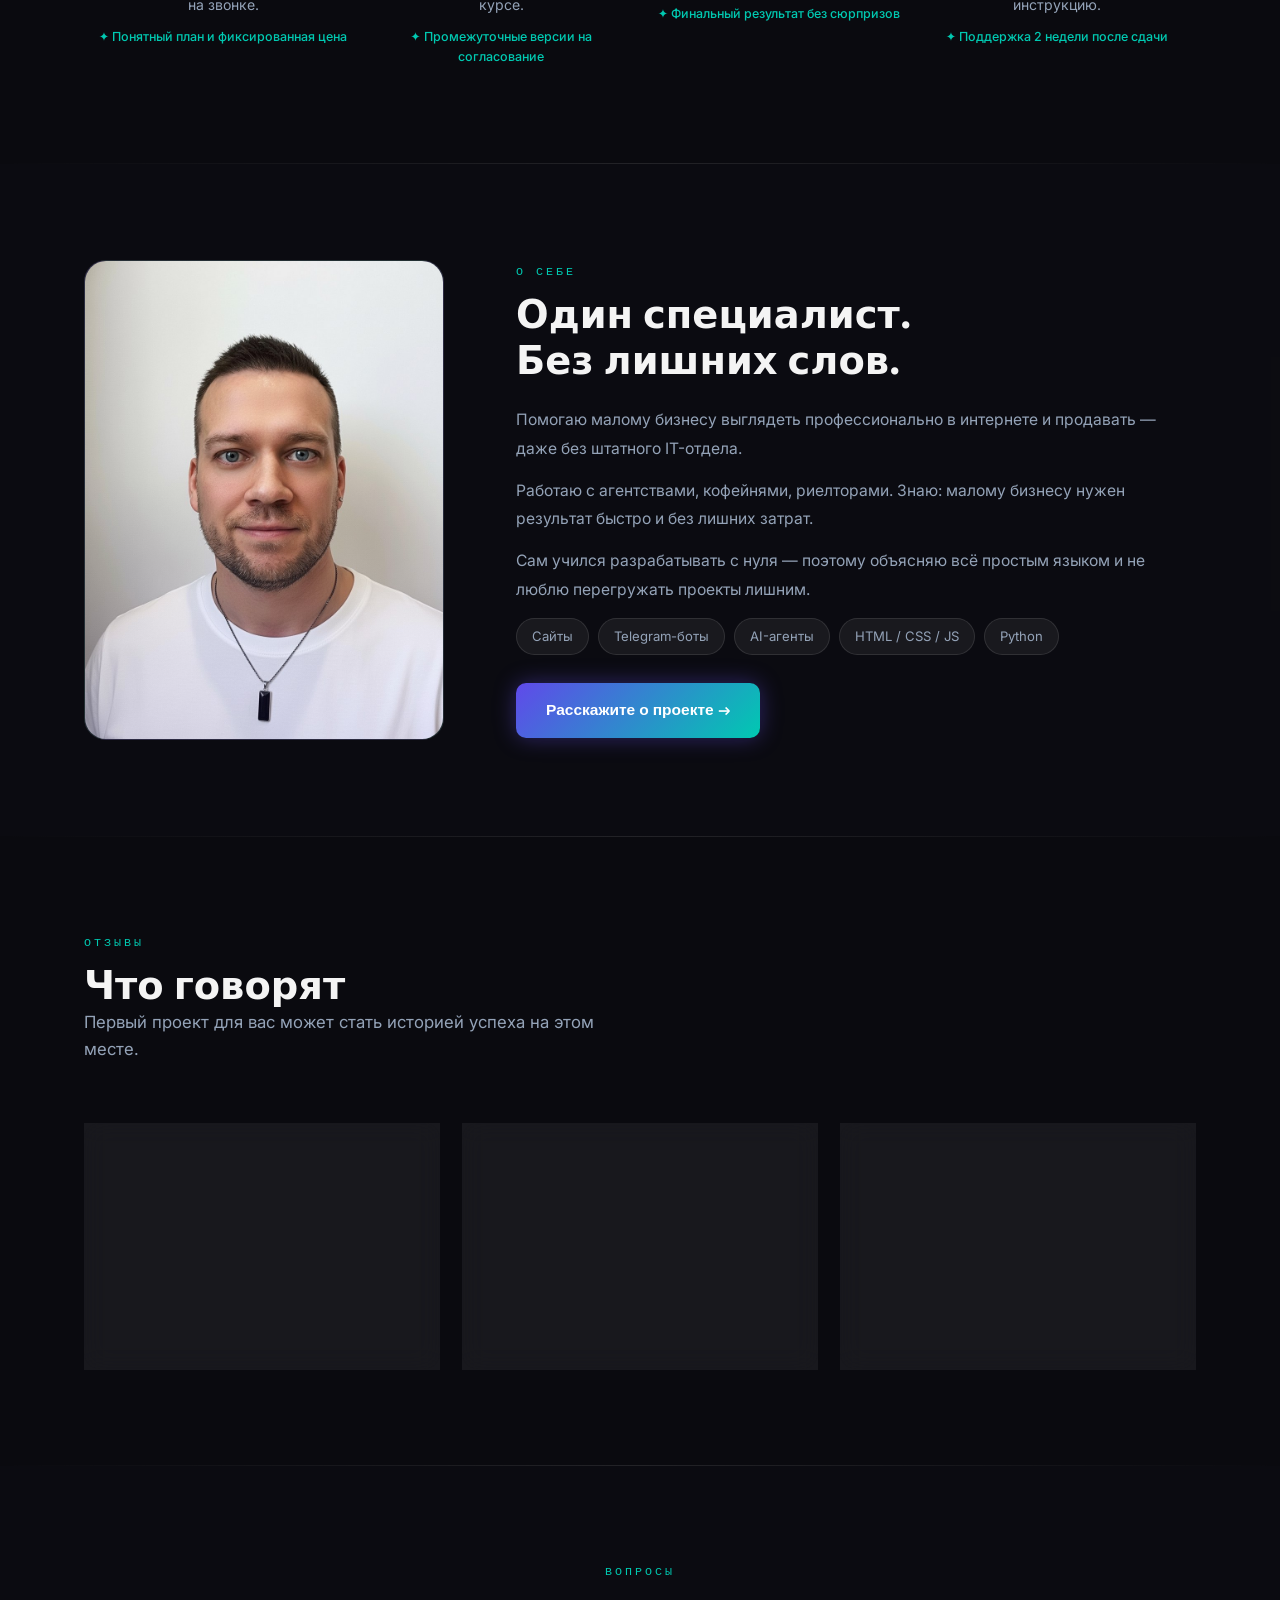
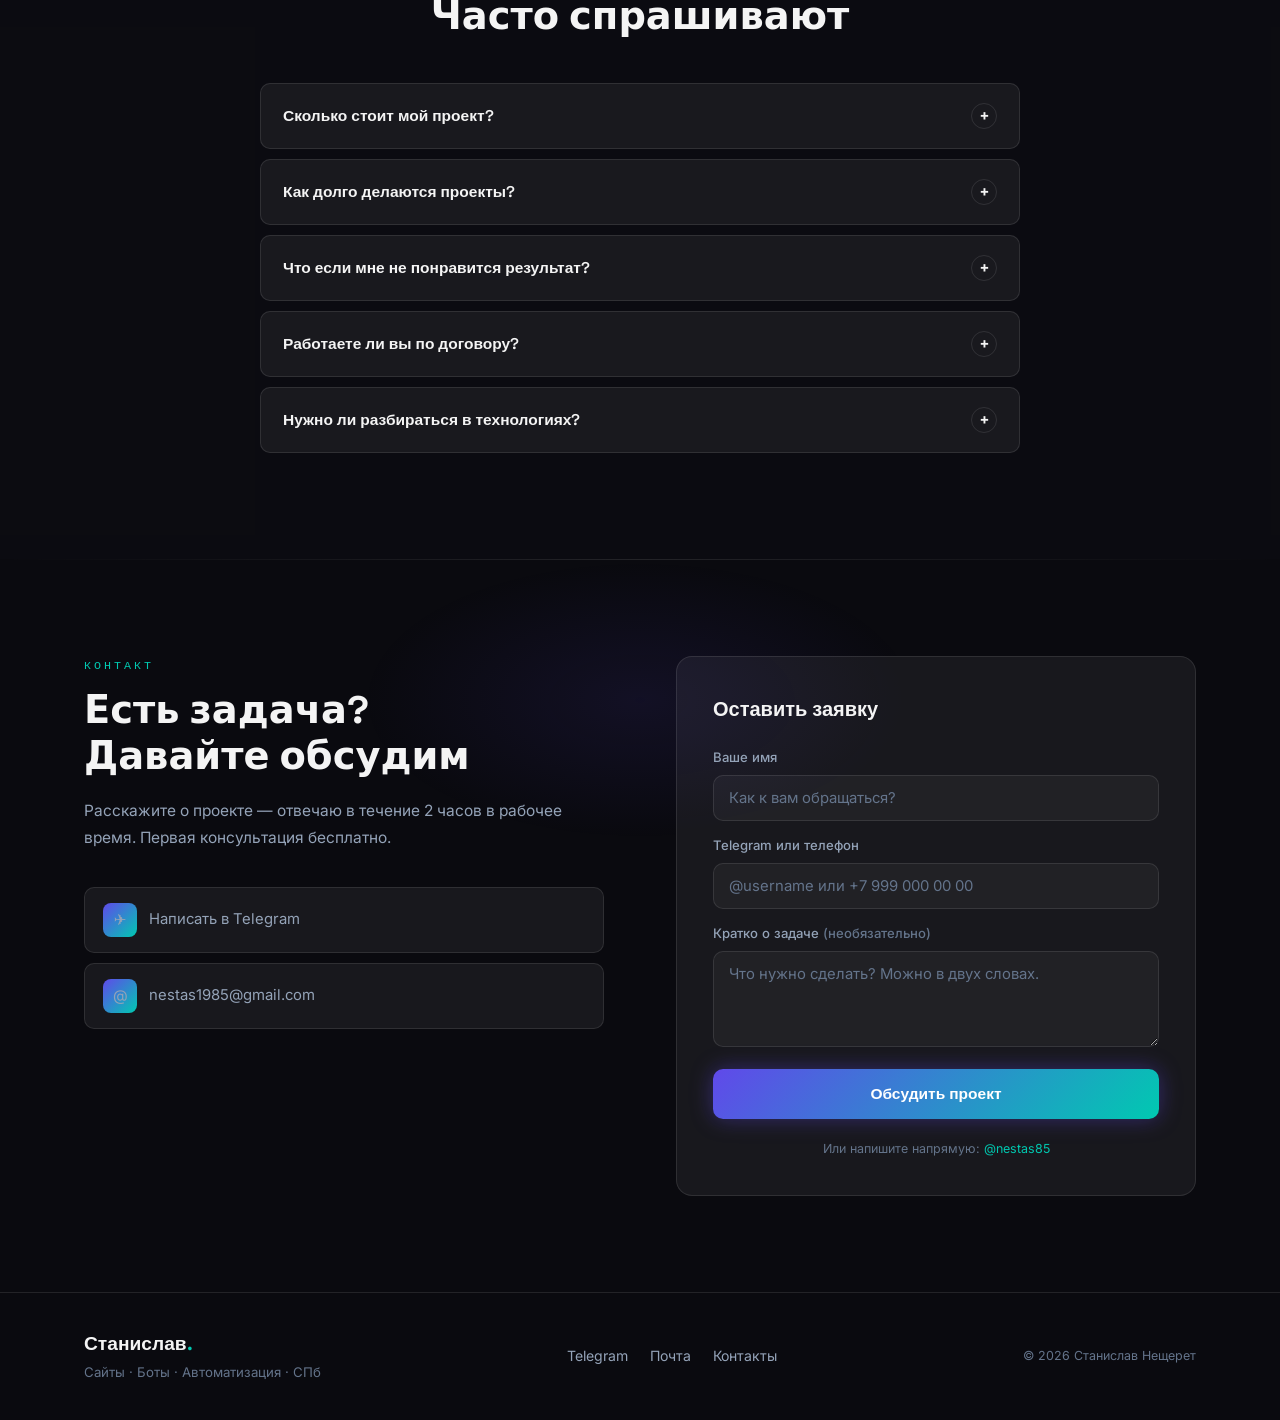
==== commit a6beb681: "Update portfolio landing: photo, previews, stars, contacts - Add real photo to Hero and About sectio" ====
--- a/landing/index.html
+++ b/landing/index.html
@@ -4,7 +4,7 @@
   <meta charset="UTF-8">
   <meta name="viewport" content="width=device-width, initial-scale=1.0">
   <title>Станислав — Сайты, боты и автоматизация для бизнеса</title>
-  <meta name="description" content="Создаю сайты, Telegram-ботов и AI-автоматизацию для малого бизнеса. Под ключ, за 2–4 недели.">
+  <meta name="description" content="Создаю сайты, Telegram-ботов и AI-автоматизацию для малого бизнеса. Один специалист под ключ.">
   <meta property="og:title" content="Станислав — Цифровой мастер">
   <meta property="og:description" content="Сайты, боты и автоматизация. Один специалист вместо агентства.">
   <meta property="og:type" content="website">
@@ -51,6 +51,11 @@
       pointer-events:none; z-index:0;
     }
 
+    /* stars canvas */
+    #stars-bg {
+      position:fixed; inset:0; z-index:0; pointer-events:none;
+    }
+
     /* cursor glow */
     #cg {
       position:fixed; width:480px; height:480px; border-radius:50%;
@@ -491,10 +496,55 @@
       .hero-btns { flex-direction:column; width:100%; }
       .hero-btns .btn { width:100%; justify-content:center; }
     }
+
+    /* ── PORTFOLIO PREVIEWS ── */
+    .port-iframe-wrap { width:100%; height:100%; position:relative; }
+    .port-iframe {
+      position:absolute; top:0; left:0;
+      width:1200px; height:760px;
+      transform:scale(0.25); transform-origin:top left;
+      pointer-events:none; border:none;
+    }
+    .tg-mock {
+      height:100%; background:#0e1621;
+      display:flex; flex-direction:column;
+    }
+    .tg-hdr {
+      display:flex; align-items:center; gap:10px;
+      padding:9px 14px; background:#17212b;
+      border-bottom:1px solid rgba(255,255,255,.07); flex-shrink:0;
+    }
+    .tg-hdr-ic {
+      width:32px; height:32px; border-radius:50%;
+      background:linear-gradient(135deg,var(--accent),var(--teal));
+      display:flex; align-items:center; justify-content:center; font-size:.95rem;
+    }
+    .tg-hdr-name { font-size:.8rem; font-weight:600; color:#e8f1f4; }
+    .tg-hdr-sub  { font-size:.7rem; color:#6a8fa8; }
+    .tg-msgs { padding:9px 10px; display:flex; flex-direction:column; gap:6px; overflow:hidden; }
+    .tg-bubble {
+      max-width:82%; padding:6px 11px;
+      font-size:.76rem; line-height:1.45; word-break:break-word;
+    }
+    .tg-bubble.user {
+      background:var(--accent); color:#fff;
+      border-radius:12px 12px 4px 12px; align-self:flex-end;
+    }
+    .tg-bubble.bot {
+      background:#182533; color:#c5d9e7;
+      border-radius:12px 12px 12px 4px; align-self:flex-start;
+    }
+
+    /* ── TESTIMONIAL AVATAR WITH PHOTO ── */
+    .tst-ava img {
+      width:100%; height:100%;
+      object-fit:cover; border-radius:50%; display:block;
+    }
   </style>
 </head>
 <body>
 
+<canvas id="stars-bg"></canvas>
 <div id="cg"></div>
 
 <!-- ══ HEADER ══ -->
@@ -539,7 +589,7 @@
           <span class="grad"> работал без вас</span>
         </h1>
         <p class="hero-desc rv d2">
-          Создаю сайты, Telegram-ботов и AI-автоматизацию для малого бизнеса. Один специалист вместо агентства — под ключ, за 2–4 недели.
+          Создаю сайты, Telegram-ботов и AI-автоматизацию для малого бизнеса. Один специалист вместо агентства — под ключ.
         </p>
         <div class="stats rv d2">
           <span class="stat">10+ проектов</span>
@@ -553,11 +603,9 @@
       </div>
 
       <div class="hero-visual rv d2" style="position:relative;display:flex;justify-content:center">
-        <div class="ph">
-          <div class="ava">
-            <svg viewBox="0 0 24 24"><path d="M12 12c2.7 0 4.8-2.1 4.8-4.8S14.7 2.4 12 2.4 7.2 4.5 7.2 7.2 9.3 12 12 12zm0 2.4c-3.2 0-9.6 1.6-9.6 4.8v2.4h19.2v-2.4c0-3.2-6.4-4.8-9.6-4.8z"/></svg>
-          </div>
-          <span class="ph-txt">← ваше фото здесь</span>
+        <div class="ph" style="padding:0;">
+          <img src="photo_2026-06-03_18-15-25.jpg" alt="Станислав Нещерет"
+               style="position:absolute;inset:0;width:100%;height:100%;object-fit:cover;object-position:center top;border-radius:22px;">
         </div>
         <div class="fl tl">🚀 Лендинг за 7 дней</div>
         <div class="fl br">🤖 Бот за 3 дня</div>
@@ -639,8 +687,8 @@
     <div class="port-g">
       <div class="card port-card rv d1">
         <div class="port-prev">
-          <div class="port-img" style="background:linear-gradient(135deg,rgba(96,73,234,.2),rgba(180,150,80,.12))">
-            <span class="port-lbl">vizitka.html</span>
+          <div class="port-iframe-wrap">
+            <iframe src="../vizitka.html" class="port-iframe" scrolling="no" loading="lazy" title="Визитка риелтора"></iframe>
           </div>
           <span class="port-badge">Учебный проект</span>
         </div>
@@ -650,8 +698,8 @@
       </div>
       <div class="card port-card rv d2">
         <div class="port-prev">
-          <div class="port-img" style="background:linear-gradient(135deg,rgba(60,30,120,.25),rgba(0,201,177,.1))">
-            <span class="port-lbl">landing.html</span>
+          <div class="port-iframe-wrap">
+            <iframe src="../landing.html" class="port-iframe" scrolling="no" loading="lazy" title="Лендинг TaskFlow"></iframe>
           </div>
           <span class="port-badge">Учебный проект</span>
         </div>
@@ -661,8 +709,20 @@
       </div>
       <div class="card port-card rv d3">
         <div class="port-prev">
-          <div class="port-img" style="background:linear-gradient(135deg,rgba(0,140,90,.18),rgba(96,73,234,.14))">
-            <span class="port-lbl">bot / API</span>
+          <div class="tg-mock">
+            <div class="tg-hdr">
+              <div class="tg-hdr-ic">🤖</div>
+              <div>
+                <div class="tg-hdr-name">Бот риелтора СПб</div>
+                <div class="tg-hdr-sub">онлайн</div>
+              </div>
+            </div>
+            <div class="tg-msgs">
+              <div class="tg-bubble user">Найди ЖК в Приморском</div>
+              <div class="tg-bubble bot">Нашёл 8 ЖК в Приморском р-не 📋<br>• Северная долина — от 215 т/м²<br>• Живи! В Приморском — от 238 т/м²</div>
+              <div class="tg-bubble user">Застройщик и сдача?</div>
+              <div class="tg-bubble bot">Северная долина:<br>Setl City · Сдача Q2 2026 ✅</div>
+            </div>
           </div>
           <span class="port-badge">В разработке</span>
         </div>
@@ -720,10 +780,9 @@
 <section id="about">
   <div class="wrap">
     <div class="about-g">
-      <div class="about-ph rv">
-        <div class="about-ava">
-          <svg viewBox="0 0 24 24"><path d="M12 12c2.7 0 4.8-2.1 4.8-4.8S14.7 2.4 12 2.4 7.2 4.5 7.2 7.2 9.3 12 12 12zm0 2.4c-3.2 0-9.6 1.6-9.6 4.8v2.4h19.2v-2.4c0-3.2-6.4-4.8-9.6-4.8z"/></svg>
-        </div>
+      <div class="about-ph rv" style="padding:0;">
+        <img src="photo_2026-06-03_18-15-25.jpg" alt="Станислав Нещерет"
+             style="width:100%;height:100%;object-fit:cover;object-position:center top;display:block;">
       </div>
       <div>
         <span class="tag rv">О себе</span>
@@ -757,7 +816,7 @@
         <div class="tst-q">"</div>
         <p class="tst-txt">Быстро разобрался в задаче, не задавал лишних вопросов. Лендинг сделал за 5 дней — всё как договорились.</p>
         <div class="tst-auth">
-          <div class="tst-ava">АК</div>
+          <div class="tst-ava"><img src="https://i.pravatar.cc/100?img=12" alt="Алексей К."></div>
           <div>
             <div class="tst-name">Алексей К.</div>
             <div class="tst-role">Владелец кофейни</div>
@@ -766,9 +825,9 @@
       </div>
       <div class="card tst-card rv d2">
         <div class="tst-q">"</div>
-        <p class="tst-txt">Бот принимает заявки пока я сплю. Раньше терял клиентов ночью — теперь утром уже готовый список.</p>
+        <p class="tst-txt">Бот принимает заявки пока я сплю. Раньше теряла клиентов ночью — теперь утром уже готовый список.</p>
         <div class="tst-auth">
-          <div class="tst-ava">МР</div>
+          <div class="tst-ava"><img src="https://i.pravatar.cc/100?img=44" alt="Мария Р."></div>
           <div>
             <div class="tst-name">Мария Р.</div>
             <div class="tst-role">Частный мастер</div>
@@ -779,7 +838,7 @@
         <div class="tst-q">"</div>
         <p class="tst-txt">Объяснял всё понятно, без жаргона. Я вообще не разбираюсь в IT — и при этом понимала каждый шаг.</p>
         <div class="tst-auth">
-          <div class="tst-ava">ОС</div>
+          <div class="tst-ava"><img src="https://i.pravatar.cc/100?img=47" alt="Ольга С."></div>
           <div>
             <div class="tst-name">Ольга С.</div>
             <div class="tst-role">Риелтор</div>
@@ -833,14 +892,11 @@
         <h2 class="rv" style="margin-bottom:18px">Есть задача?<br>Давайте обсудим</h2>
         <p class="rv">Расскажите о проекте — отвечаю в течение 2 часов в рабочее время. Первая консультация бесплатно.</p>
         <div class="ct-chs">
-          <a href="https://t.me/your_username" class="ch rv d1" target="_blank">
+          <a href="https://t.me/nestas85" class="ch rv d1" target="_blank">
             <span class="ch-ic">✈</span> Написать в Telegram
           </a>
           <a href="mailto:nestas1985@gmail.com" class="ch rv d2">
             <span class="ch-ic">@</span> nestas1985@gmail.com
-          </a>
-          <a href="https://github.com/nestas1985" class="ch rv d3" target="_blank">
-            <span class="ch-ic">⌥</span> GitHub — посмотреть код
           </a>
         </div>
       </div>
@@ -863,7 +919,7 @@
             <textarea id="msg" name="message" placeholder="Что нужно сделать? Можно в двух словах."></textarea>
           </div>
           <button type="submit" class="btn btn-p btn-full">Обсудить проект</button>
-          <p class="form-hint">Или напишите напрямую: <a href="https://t.me/your_username" target="_blank">@your_username</a></p>
+          <p class="form-hint">Или напишите напрямую: <a href="https://t.me/nestas85" target="_blank">@nestas85</a></p>
         </form>
       </div>
     </div>
@@ -879,8 +935,8 @@
         <div class="ft-tag">Сайты · Боты · Автоматизация · СПб</div>
       </div>
       <div class="ft-links">
-        <a href="https://github.com/nestas1985" target="_blank">GitHub</a>
-        <a href="https://t.me/your_username" target="_blank">Telegram</a>
+        <a href="https://t.me/nestas85" target="_blank">Telegram</a>
+        <a href="mailto:nestas1985@gmail.com">Почта</a>
         <a href="#contact">Контакты</a>
       </div>
       <div class="ft-copy">© 2026 Станислав Нещерет</div>
@@ -889,7 +945,7 @@
 </footer>
 
 <!-- Mobile sticky CTA -->
-<a href="https://t.me/your_username" class="mob-cta" target="_blank">Написать в Telegram →</a>
+<a href="https://t.me/nestas85" class="mob-cta" target="_blank">Написать в Telegram →</a>
 
 <script>
   // ── CURSOR GLOW ──
@@ -968,6 +1024,45 @@
       if (t) { e.preventDefault(); t.scrollIntoView({ behavior:'smooth' }); }
     });
   });
+
+  // ── STARS ──
+  const sc = document.getElementById('stars-bg');
+  const cx = sc.getContext('2d');
+  const COLORS = ['255,255,255', '160,140,255', '0,201,177'];
+  const COUNT  = 90;
+
+  function resize() { sc.width = innerWidth; sc.height = innerHeight; }
+  resize();
+  window.addEventListener('resize', resize);
+
+  function rnd(a, b) { return Math.random() * (b - a) + a; }
+
+  const pts = Array.from({ length: COUNT }, () => ({
+    x:  rnd(0, innerWidth),
+    y:  rnd(-innerHeight, innerHeight),
+    r:  rnd(0.4, 1.6),
+    vx: rnd(-0.15, 0.15),
+    vy: rnd(0.15, 0.55),
+    op: rnd(0.08, 0.32),
+    c:  COLORS[Math.floor(Math.random() * COLORS.length)]
+  }));
+
+  function drawStars() {
+    cx.clearRect(0, 0, sc.width, sc.height);
+    for (const p of pts) {
+      cx.beginPath();
+      cx.arc(p.x, p.y, p.r, 0, Math.PI * 2);
+      cx.fillStyle = `rgba(${p.c},${p.op})`;
+      cx.fill();
+      p.x += p.vx;
+      p.y += p.vy;
+      if (p.y > sc.height + 10) { p.y = -10; p.x = rnd(0, sc.width); p.op = rnd(0.08, 0.32); }
+      if (p.x < -5) p.x = sc.width + 5;
+      if (p.x > sc.width + 5) p.x = -5;
+    }
+    requestAnimationFrame(drawStars);
+  }
+  drawStars();
 </script>
 </body>
 </html>
